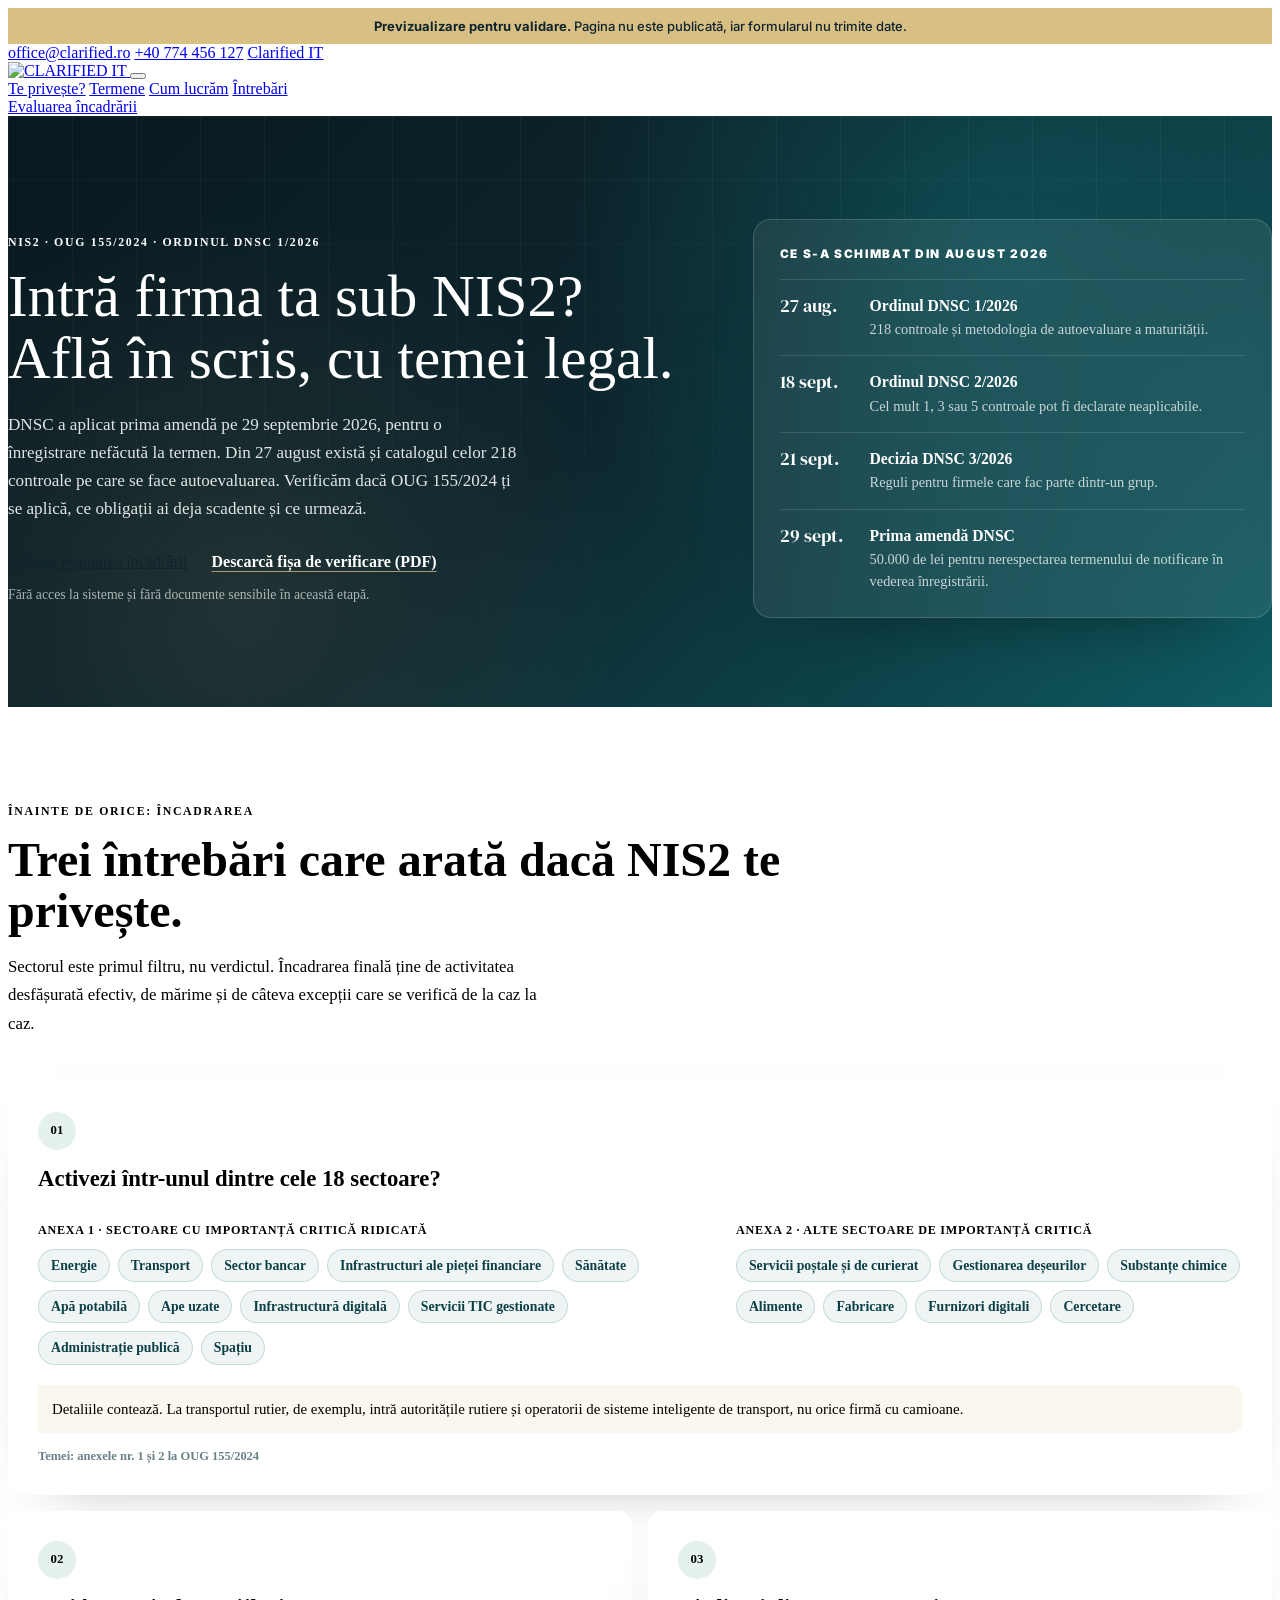
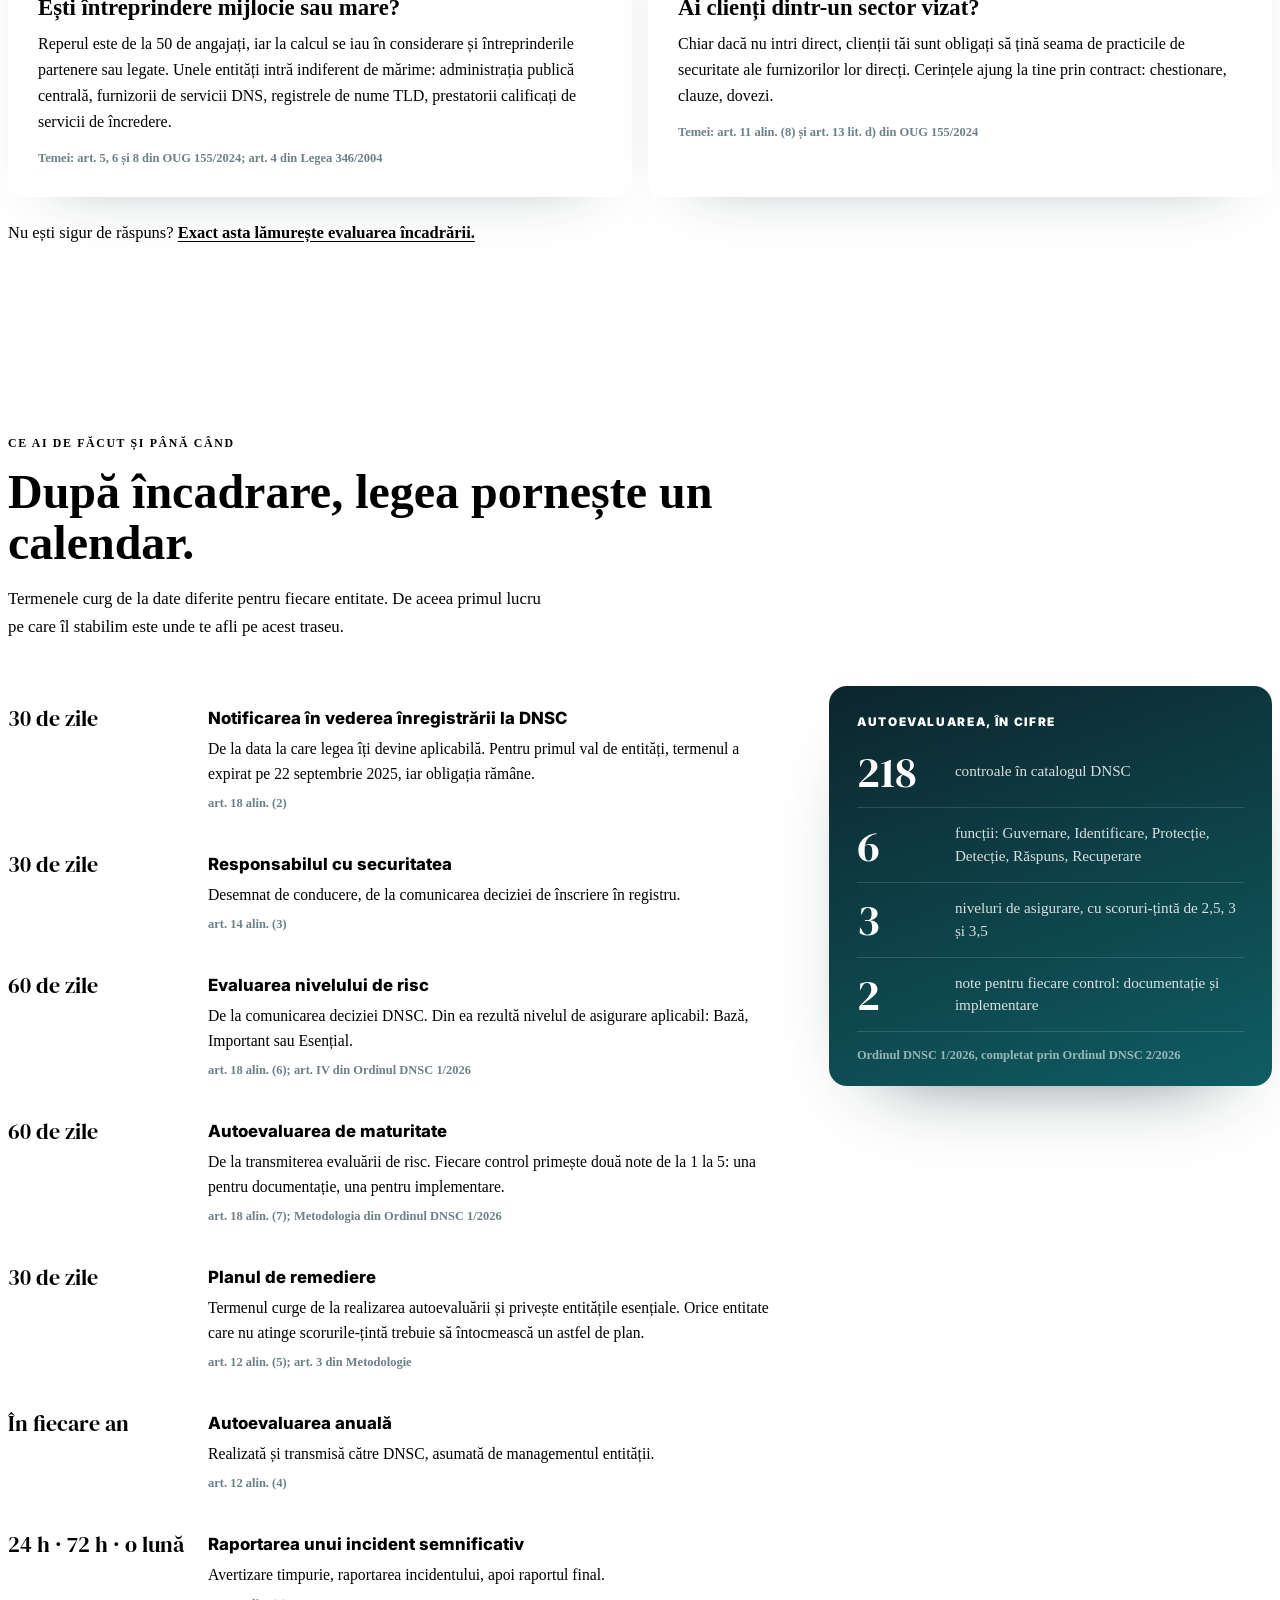
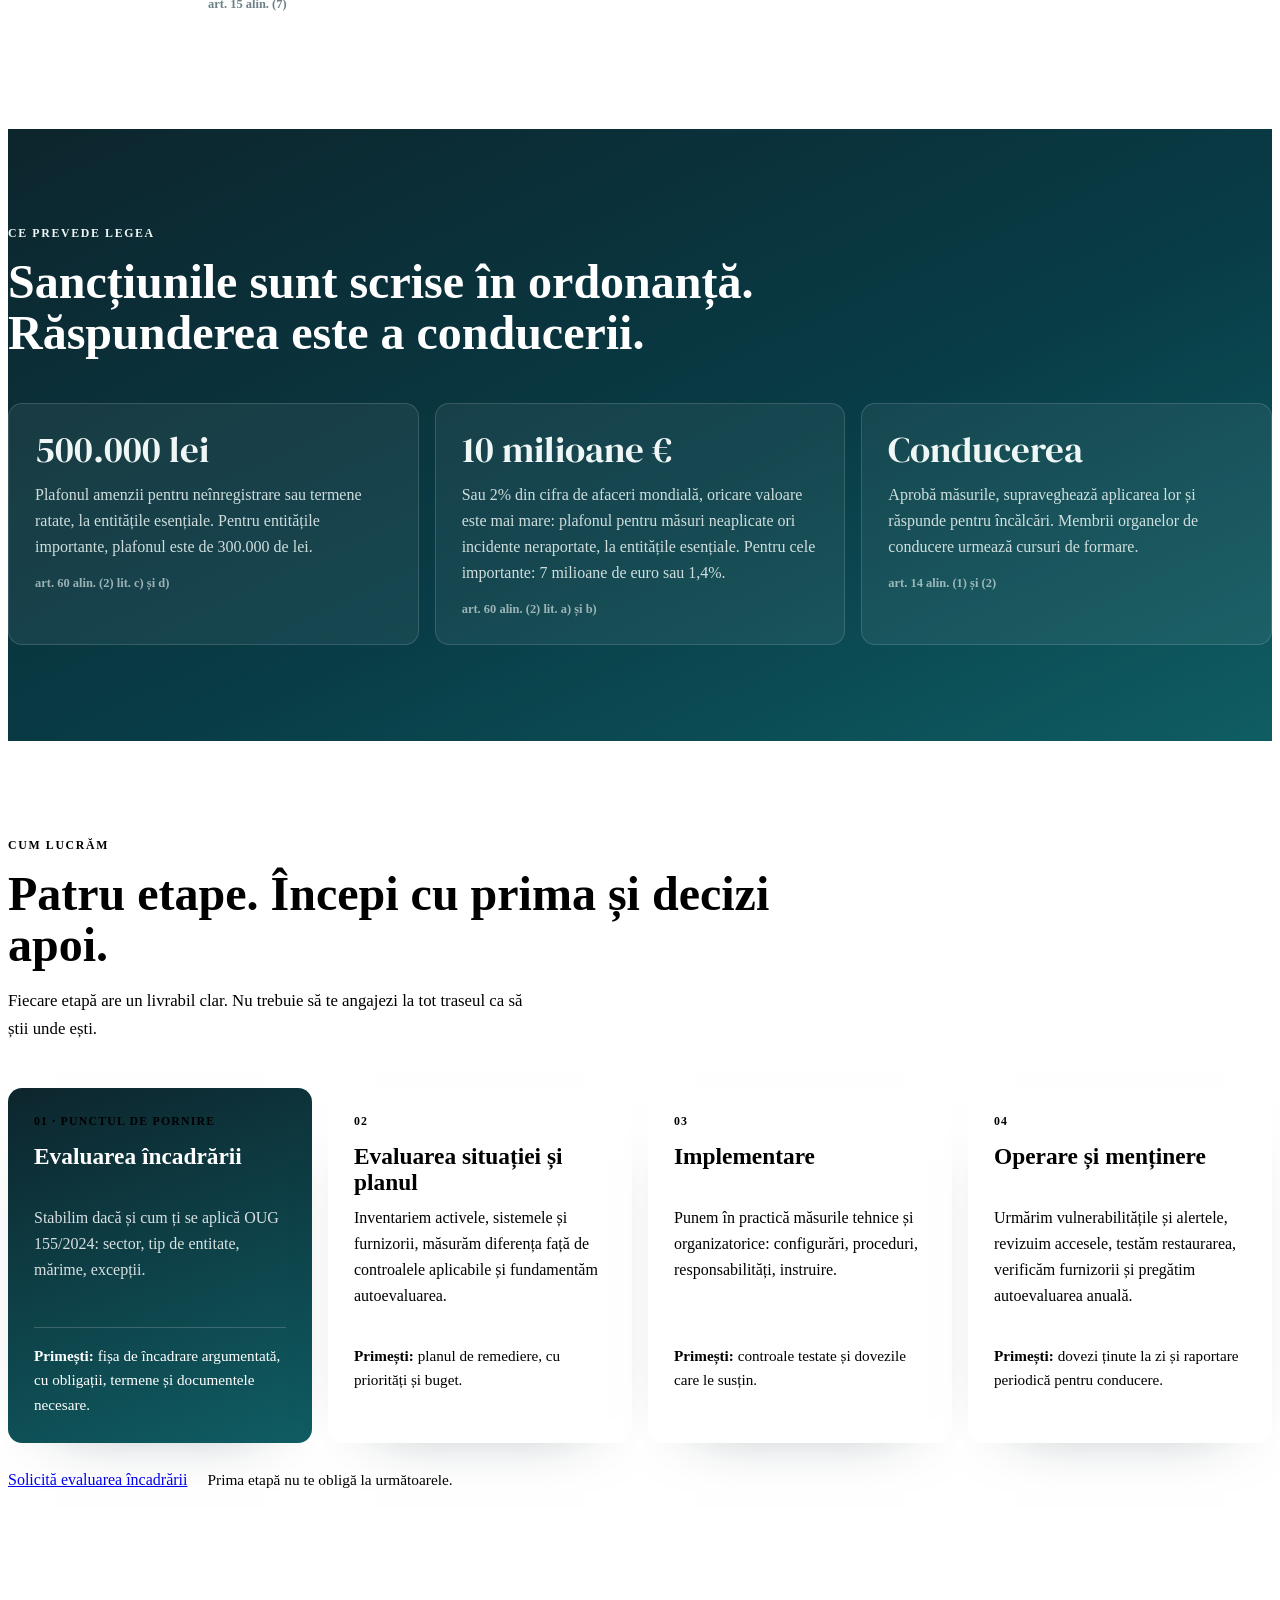
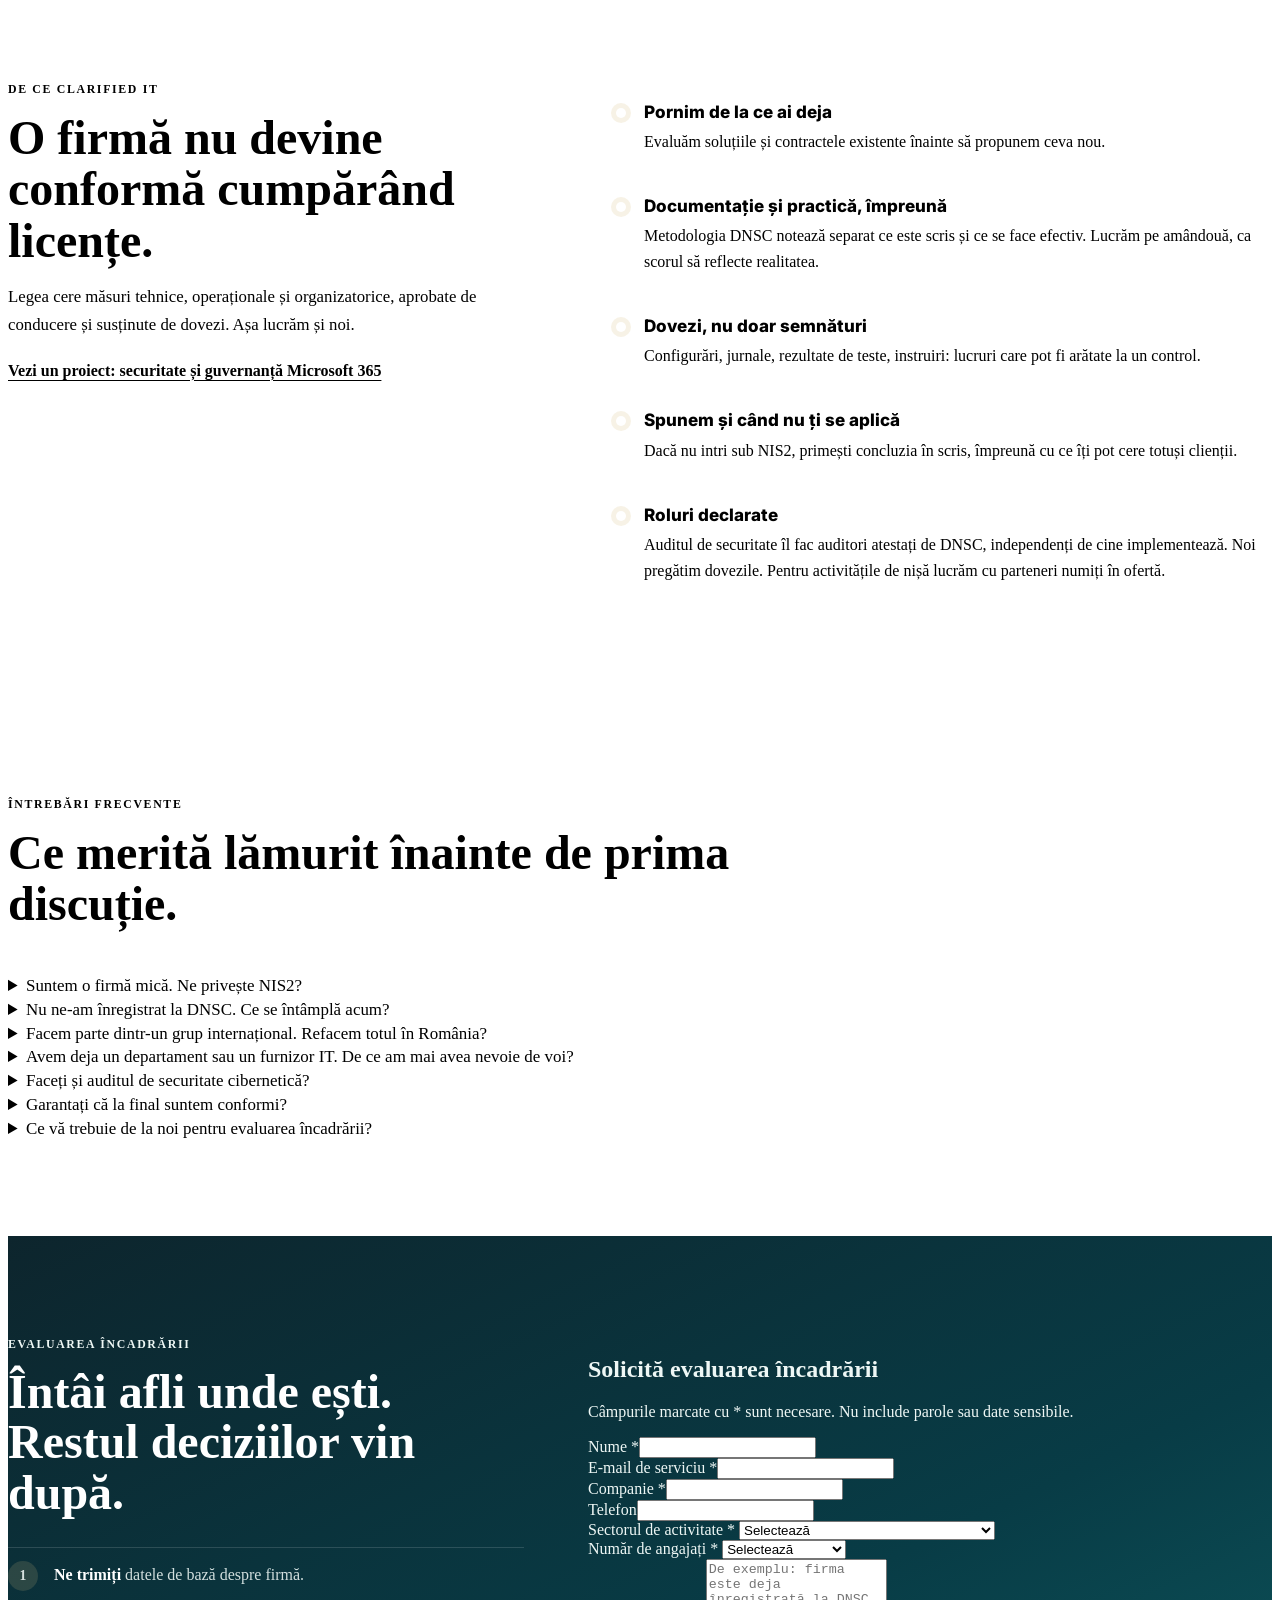
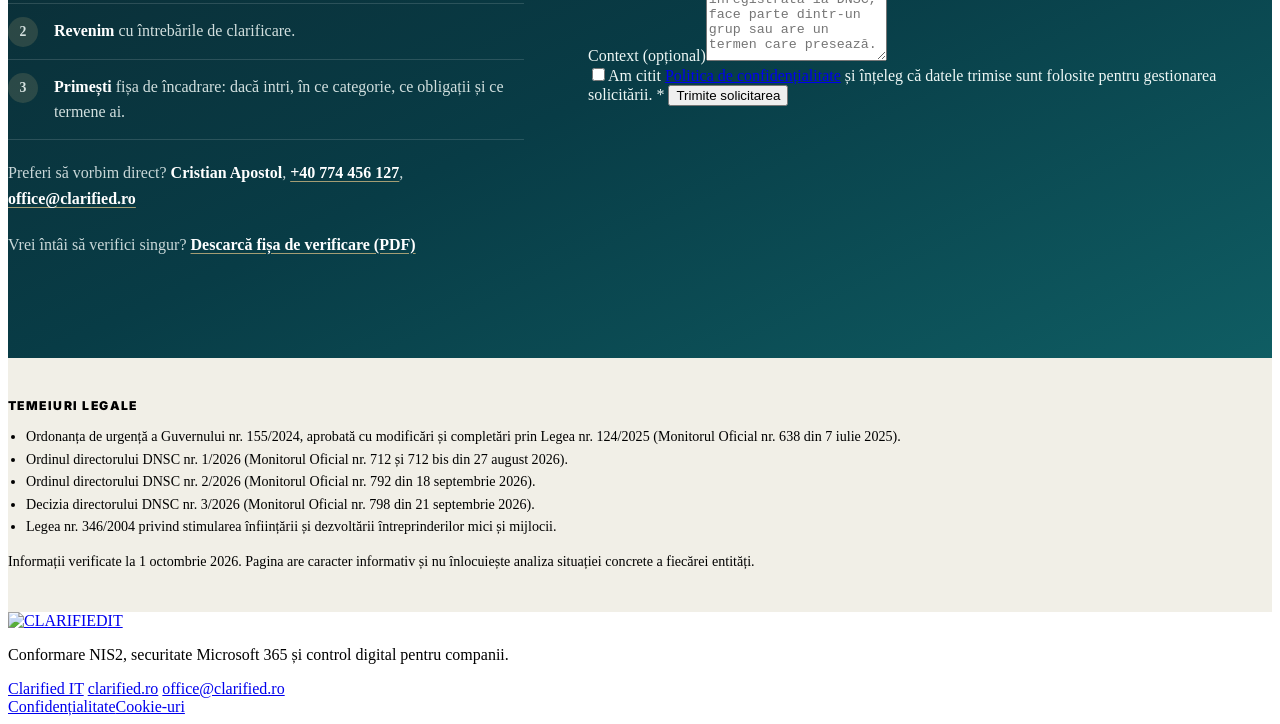
==== nis2/index.html @ 7602d208 "Previzualizare pagina NIS2 Clarified IT (noindex, formular dezactivat) Co-Authored-By: Claude Fable " ====
<!DOCTYPE html>
<html lang="ro">
<head>
<meta charset="utf-8"/>
<meta content="width=device-width, initial-scale=1" name="viewport"/>
<title>Previzualizare · Conformare NIS2 și evaluarea încadrării | Clarified IT</title>
<meta content="Verificăm dacă OUG 155/2024 (NIS2) se aplică firmei tale, ce obligații ai deja scadente și ce urmează: înregistrare la DNSC, autoevaluare, măsuri și dovezi." name="description"/>
<meta content="noindex, nofollow" name="robots"/>
<link href="https://it.clarified.ro/favicon.ico" rel="icon" sizes="any"/>
<link color="#0f5d63" href="https://it.clarified.ro/favicon.svg" rel="mask-icon"/>
<meta content="website" property="og:type"/>
<meta content="CLARIFIED" property="og:site_name"/>
<meta content="ro_RO" property="og:locale"/>
<meta content="Intră firma ta sub NIS2? Află în scris, cu temei legal." property="og:title"/>
<meta content="DNSC a început să sancționeze, iar autoevaluarea se face acum pe 218 controale. Verificăm dacă OUG 155/2024 ți se aplică și ce ai de făcut." property="og:description"/>
<meta content="https://cristiangirbovu.github.io/clarified-nis2-preview/nis2/" property="og:url"/>
<meta content="https://cristiangirbovu.github.io/clarified-nis2-preview/nis2/og-nis2.png" property="og:image"/>
<meta content="1200" property="og:image:width"/>
<meta content="627" property="og:image:height"/>
<meta content="summary_large_image" name="twitter:card"/>
<meta content="#0f5d63" name="theme-color"/>
<meta content="CLARIFIED SRL" name="author"/>
<link href="https://fonts.googleapis.com" rel="preconnect"/>
<link crossorigin="" href="https://fonts.gstatic.com" rel="preconnect"/>
<link href="https://fonts.googleapis.com/css2?family=DM+Serif+Display:ital@0;1&amp;family=Inter:wght@400;500;600;700;800;900&amp;display=swap" rel="stylesheet"/>
<link href="https://it.clarified.ro/styles.css?v=20260710-day12" rel="stylesheet"/>
<link href="https://it.clarified.ro/brand-refactor.css?v=20260805-build" rel="stylesheet"/>
<link href="https://it.clarified.ro/pages.css?v=20260710-day1011" rel="stylesheet"/>
<link data-clarified-privacy-assets="styles" href="https://it.clarified.ro/privacy-consent.css?v=20260821" rel="stylesheet"/>
<link href="nis2.css?v=20261001" rel="stylesheet"/>
<style>
.preview-bar{padding:9px 16px;background:#d8bf84;color:#10242e;font:700 13px/1.4 Inter,"Segoe UI",Arial,sans-serif;text-align:center}
.preview-bar span{font-weight:500}
.clarified-legal-links [data-clarified-open-preferences]{display:none}
.clarified-form-status.preview-info{display:block;border:1px solid #d8bf84;background:#faf7ee;color:#263e48}
</style>
</head>
<body class="nis2-page" data-funnel-page="it-nis2">
<div class="preview-bar" role="note">Previzualizare pentru validare. <span>Pagina nu este publicată, iar formularul nu trimite date.</span></div>

<header class="site-top" id="top">
<div class="topbar">
<a href="mailto:office@clarified.ro">office@clarified.ro</a>
<a href="tel:+40774456127">+40 774 456 127</a>
<a href="https://it.clarified.ro/">Clarified IT</a>
</div>
<nav aria-label="Navigație pagină" class="main-nav">
<a aria-label="Clarified IT" class="brand" href="https://it.clarified.ro/">
<img alt="CLARIFIED" decoding="async" height="1820" src="https://it.clarified.ro/assets/images/clarified-logo-premium.svg" width="5450"/>
<span class="vertical-badge">IT</span>
</a>
<button aria-controls="nav-links" aria-expanded="false" aria-label="Deschide meniul" class="menu-toggle" type="button"><span></span></button>
<div class="nav-links" id="nav-links">
<a href="#incadrare">Te privește?</a>
<a href="#termene">Termene</a>
<a href="#etape">Cum lucrăm</a>
<a href="#intrebari">Întrebări</a>
</div>
<div class="nav-actions">
<a class="nav-cta" data-cta-id="nis2-nav-evaluare" data-funnel-stage="conversion" data-page-type="it-nis2" href="#solicitare">Evaluarea încadrării</a>
</div>
</nav>
</header>

<main>

<!-- 1. Hero -->
<section class="nis2-hero">
<div class="wrap nis2-box">
<div class="nis2-hero-grid">
<div class="nis2-hero-copy">
<p class="nis2-eyebrow on-dark">NIS2 · OUG 155/2024 · Ordinul DNSC 1/2026</p>
<h1><span class="nis2-h1-line">Intră firma ta sub <em>NIS2</em>?</span> <span class="nis2-h1-line">Află în scris, cu temei legal.</span></h1>
<p class="nis2-lead">DNSC a aplicat prima amendă pe 29 septembrie 2026, pentru o înregistrare nefăcută la termen. Din 27 august există și catalogul celor 218 controale pe care se face autoevaluarea. Verificăm dacă OUG 155/2024 ți se aplică, ce obligații ai deja scadente și ce urmează.</p>
<div class="nis2-hero-actions">
<a class="btn nis2-btn-gold" data-cta-id="nis2-hero-evaluare" data-funnel-stage="conversion" data-page-type="it-nis2" href="#solicitare">Solicită evaluarea încadrării</a>
<a class="nis2-link-light" data-cta-id="nis2-hero-fisa" data-funnel-stage="consideration" data-page-type="it-nis2" download href="fisa-verificare-nis2.pdf">Descarcă fișa de verificare (PDF)</a>
</div>
<p class="nis2-hero-note">Fără acces la sisteme și fără documente sensibile în această etapă.</p>
</div>
<aside aria-label="Ce s-a schimbat din august 2026" class="nis2-news">
<h2>Ce s-a schimbat din august 2026</h2>
<ol>
<li><time datetime="2026-08-27">27 aug.</time><div><strong>Ordinul DNSC 1/2026</strong><p>218 controale și metodologia de autoevaluare a maturității.</p></div></li>
<li><time datetime="2026-09-18">18 sept.</time><div><strong>Ordinul DNSC 2/2026</strong><p>Cel mult 1, 3 sau 5 controale pot fi declarate neaplicabile.</p></div></li>
<li><time datetime="2026-09-21">21 sept.</time><div><strong>Decizia DNSC 3/2026</strong><p>Reguli pentru firmele care fac parte dintr-un grup.</p></div></li>
<li class="is-key"><time datetime="2026-09-29">29 sept.</time><div><strong>Prima amendă DNSC</strong><p>50.000 de lei pentru nerespectarea termenului de notificare în vederea înregistrării.</p></div></li>
</ol>
</aside>
</div>
</div>
</section>

<!-- 2. Încadrare -->
<section class="nis2-section" id="incadrare">
<div class="wrap nis2-box">
<div class="nis2-head">
<p class="nis2-eyebrow">Înainte de orice: încadrarea</p>
<h2>Trei întrebări care arată dacă NIS2 te privește.</h2>
<p>Sectorul este primul filtru, nu verdictul. Încadrarea finală ține de activitatea desfășurată efectiv, de mărime și de câteva excepții care se verifică de la caz la caz.</p>
</div>
<div class="nis2-scope">
<article class="nis2-card nis2-scope-main">
<span class="nis2-num">01</span>
<h3>Activezi într-unul dintre cele 18 sectoare?</h3>
<div class="nis2-annexes">
<div>
<p class="nis2-group-label">Anexa 1 · sectoare cu importanță critică ridicată</p>
<ul class="nis2-chips">
<li>Energie</li><li>Transport</li><li>Sector bancar</li><li>Infrastructuri ale pieței financiare</li><li>Sănătate</li><li>Apă potabilă</li><li>Ape uzate</li><li>Infrastructură digitală</li><li>Servicii TIC gestionate</li><li>Administrație publică</li><li>Spațiu</li>
</ul>
</div>
<div>
<p class="nis2-group-label">Anexa 2 · alte sectoare de importanță critică</p>
<ul class="nis2-chips">
<li>Servicii poștale și de curierat</li><li>Gestionarea deșeurilor</li><li>Substanțe chimice</li><li>Alimente</li><li>Fabricare</li><li>Furnizori digitali</li><li>Cercetare</li>
</ul>
</div>
</div>
<p class="nis2-fine">Detaliile contează. La transportul rutier, de exemplu, intră autoritățile rutiere și operatorii de sisteme inteligente de transport, nu orice firmă cu camioane.</p>
<p class="nis2-cite">Temei: anexele nr. 1 și 2 la OUG 155/2024</p>
</article>
<article class="nis2-card">
<span class="nis2-num">02</span>
<h3>Ești întreprindere mijlocie sau mare?</h3>
<p>Reperul este de la 50 de angajați, iar la calcul se iau în considerare și întreprinderile partenere sau legate. Unele entități intră indiferent de mărime: administrația publică centrală, furnizorii de servicii DNS, registrele de nume TLD, prestatorii calificați de servicii de încredere.</p>
<p class="nis2-cite">Temei: art. 5, 6 și 8 din OUG 155/2024; art. 4 din Legea 346/2004</p>
</article>
<article class="nis2-card">
<span class="nis2-num">03</span>
<h3>Ai clienți dintr-un sector vizat?</h3>
<p>Chiar dacă nu intri direct, clienții tăi sunt obligați să țină seama de practicile de securitate ale furnizorilor lor direcți. Cerințele ajung la tine prin contract: chestionare, clauze, dovezi.</p>
<p class="nis2-cite">Temei: art. 11 alin. (8) și art. 13 lit. d) din OUG 155/2024</p>
</article>
</div>
<p class="nis2-after">Nu ești sigur de răspuns? <a data-cta-id="nis2-incadrare-evaluare" data-funnel-stage="conversion" data-page-type="it-nis2" href="#solicitare">Exact asta lămurește evaluarea încadrării.</a></p>
</div>
</section>

<!-- 3. Termene -->
<section class="nis2-section nis2-white" id="termene">
<div class="wrap nis2-box">
<div class="nis2-head">
<p class="nis2-eyebrow">Ce ai de făcut și până când</p>
<h2>După încadrare, legea pornește un calendar.</h2>
<p>Termenele curg de la date diferite pentru fiecare entitate. De aceea primul lucru pe care îl stabilim este unde te afli pe acest traseu.</p>
</div>
<div class="nis2-timeline-grid">
<ol class="nis2-timeline">
<li><span class="nis2-when">30 de zile</span><div><h3>Notificarea în vederea înregistrării la DNSC</h3><p>De la data la care legea îți devine aplicabilă. Pentru primul val de entități, termenul a expirat pe 22 septembrie 2025, iar obligația rămâne.</p><p class="nis2-cite">art. 18 alin. (2)</p></div></li>
<li><span class="nis2-when">30 de zile</span><div><h3>Responsabilul cu securitatea</h3><p>Desemnat de conducere, de la comunicarea deciziei de înscriere în registru.</p><p class="nis2-cite">art. 14 alin. (3)</p></div></li>
<li><span class="nis2-when">60 de zile</span><div><h3>Evaluarea nivelului de risc</h3><p>De la comunicarea deciziei DNSC. Din ea rezultă nivelul de asigurare aplicabil: Bază, Important sau Esențial.</p><p class="nis2-cite">art. 18 alin. (6); art. IV din Ordinul DNSC 1/2026</p></div></li>
<li><span class="nis2-when">60 de zile</span><div><h3>Autoevaluarea de maturitate</h3><p>De la transmiterea evaluării de risc. Fiecare control primește două note de la 1 la 5: una pentru documentație, una pentru implementare.</p><p class="nis2-cite">art. 18 alin. (7); Metodologia din Ordinul DNSC 1/2026</p></div></li>
<li><span class="nis2-when">30 de zile</span><div><h3>Planul de remediere</h3><p>Termenul curge de la realizarea autoevaluării și privește entitățile esențiale. Orice entitate care nu atinge scorurile-țintă trebuie să întocmească un astfel de plan.</p><p class="nis2-cite">art. 12 alin. (5); art. 3 din Metodologie</p></div></li>
<li><span class="nis2-when">În fiecare an</span><div><h3>Autoevaluarea anuală</h3><p>Realizată și transmisă către DNSC, asumată de managementul entității.</p><p class="nis2-cite">art. 12 alin. (4)</p></div></li>
<li><span class="nis2-when">24 h · 72 h · o lună</span><div><h3>Raportarea unui incident semnificativ</h3><p>Avertizare timpurie, raportarea incidentului, apoi raportul final.</p><p class="nis2-cite">art. 15 alin. (7)</p></div></li>
</ol>
<aside class="nis2-figures">
<h3>Autoevaluarea, în cifre</h3>
<dl>
<div><dt>218</dt><dd>controale în catalogul DNSC</dd></div>
<div><dt>6</dt><dd>funcții: Guvernare, Identificare, Protecție, Detecție, Răspuns, Recuperare</dd></div>
<div><dt>3</dt><dd>niveluri de asigurare, cu scoruri-țintă de 2,5, 3 și 3,5</dd></div>
<div><dt>2</dt><dd>note pentru fiecare control: documentație și implementare</dd></div>
</dl>
<p class="nis2-cite on-dark">Ordinul DNSC 1/2026, completat prin Ordinul DNSC 2/2026</p>
</aside>
</div>
</div>
</section>

<!-- 4. Ce prevede legea -->
<section class="nis2-section nis2-dark" id="sanctiuni">
<div class="wrap nis2-box">
<div class="nis2-head">
<p class="nis2-eyebrow on-dark">Ce prevede legea</p>
<h2>Sancțiunile sunt scrise în ordonanță. Răspunderea este a conducerii.</h2>
</div>
<div class="nis2-stakes">
<article>
<strong>500.000 lei</strong>
<p>Plafonul amenzii pentru neînregistrare sau termene ratate, la entitățile esențiale. Pentru entitățile importante, plafonul este de 300.000 de lei.</p>
<p class="nis2-cite on-dark">art. 60 alin. (2) lit. c) și d)</p>
</article>
<article>
<strong>10 milioane €</strong>
<p>Sau 2% din cifra de afaceri mondială, oricare valoare este mai mare: plafonul pentru măsuri neaplicate ori incidente neraportate, la entitățile esențiale. Pentru cele importante: 7 milioane de euro sau 1,4%.</p>
<p class="nis2-cite on-dark">art. 60 alin. (2) lit. a) și b)</p>
</article>
<article>
<strong>Conducerea</strong>
<p>Aprobă măsurile, supraveghează aplicarea lor și răspunde pentru încălcări. Membrii organelor de conducere urmează cursuri de formare.</p>
<p class="nis2-cite on-dark">art. 14 alin. (1) și (2)</p>
</article>
</div>
</div>
</section>

<!-- 5. Etape -->
<section class="nis2-section" id="etape">
<div class="wrap nis2-box">
<div class="nis2-head">
<p class="nis2-eyebrow">Cum lucrăm</p>
<h2>Patru etape. Începi cu prima și decizi apoi.</h2>
<p>Fiecare etapă are un livrabil clar. Nu trebuie să te angajezi la tot traseul ca să știi unde ești.</p>
</div>
<div class="nis2-steps">
<article class="nis2-step is-first">
<span class="nis2-step-tag">01 · Punctul de pornire</span>
<h3>Evaluarea încadrării</h3>
<p>Stabilim dacă și cum ți se aplică OUG 155/2024: sector, tip de entitate, mărime, excepții.</p>
<p class="nis2-deliver"><b>Primești:</b> fișa de încadrare argumentată, cu obligații, termene și documentele necesare.</p>
</article>
<article class="nis2-step">
<span class="nis2-step-tag">02</span>
<h3>Evaluarea situației și planul</h3>
<p>Inventariem activele, sistemele și furnizorii, măsurăm diferența față de controalele aplicabile și fundamentăm autoevaluarea.</p>
<p class="nis2-deliver"><b>Primești:</b> planul de remediere, cu priorități și buget.</p>
</article>
<article class="nis2-step">
<span class="nis2-step-tag">03</span>
<h3>Implementare</h3>
<p>Punem în practică măsurile tehnice și organizatorice: configurări, proceduri, responsabilități, instruire.</p>
<p class="nis2-deliver"><b>Primești:</b> controale testate și dovezile care le susțin.</p>
</article>
<article class="nis2-step">
<span class="nis2-step-tag">04</span>
<h3>Operare și menținere</h3>
<p>Urmărim vulnerabilitățile și alertele, revizuim accesele, testăm restaurarea, verificăm furnizorii și pregătim autoevaluarea anuală.</p>
<p class="nis2-deliver"><b>Primești:</b> dovezi ținute la zi și raportare periodică pentru conducere.</p>
</article>
</div>
<div class="nis2-steps-cta">
<a class="btn primary" data-cta-id="nis2-etape-evaluare" data-funnel-stage="conversion" data-page-type="it-nis2" href="#solicitare">Solicită evaluarea încadrării</a>
<span>Prima etapă nu te obligă la următoarele.</span>
</div>
</div>
</section>

<!-- 6. De ce -->
<section class="nis2-section nis2-white" id="de-ce">
<div class="wrap nis2-box">
<div class="nis2-why">
<div class="nis2-head">
<p class="nis2-eyebrow">De ce Clarified IT</p>
<h2>O firmă nu devine conformă cumpărând licențe.</h2>
<p>Legea cere măsuri tehnice, operaționale și organizatorice, aprobate de conducere și susținute de dovezi. Așa lucrăm și noi.</p>
<a class="nis2-link" data-cta-id="nis2-studiu-de-caz" data-funnel-stage="proof" data-page-type="it-nis2" href="https://it.clarified.ro/studii-de-caz/m365-security-governance.html">Vezi un proiect: securitate și guvernanță Microsoft 365</a>
</div>
<ul class="nis2-points">
<li><h3>Pornim de la ce ai deja</h3><p>Evaluăm soluțiile și contractele existente înainte să propunem ceva nou.</p></li>
<li><h3>Documentație și practică, împreună</h3><p>Metodologia DNSC notează separat ce este scris și ce se face efectiv. Lucrăm pe amândouă, ca scorul să reflecte realitatea.</p></li>
<li><h3>Dovezi, nu doar semnături</h3><p>Configurări, jurnale, rezultate de teste, instruiri: lucruri care pot fi arătate la un control.</p></li>
<li><h3>Spunem și când nu ți se aplică</h3><p>Dacă nu intri sub NIS2, primești concluzia în scris, împreună cu ce îți pot cere totuși clienții.</p></li>
<li><h3>Roluri declarate</h3><p>Auditul de securitate îl fac auditori atestați de DNSC, independenți de cine implementează. Noi pregătim dovezile. Pentru activitățile de nișă lucrăm cu parteneri numiți în ofertă.</p></li>
</ul>
</div>
</div>
</section>

<!-- 7. Întrebări -->
<section class="nis2-section" id="intrebari">
<div class="wrap nis2-box">
<div class="nis2-head">
<p class="nis2-eyebrow">Întrebări frecvente</p>
<h2>Ce merită lămurit înainte de prima discuție.</h2>
</div>
<div class="it-faq nis2-faq">
<details><summary>Suntem o firmă mică. Ne privește NIS2?</summary><p>De regulă, legea vizează întreprinderile mijlocii și mari din cele 18 sectoare. Câteva categorii intră însă indiferent de mărime, iar mărimea se calculează împreună cu întreprinderile partenere sau legate. În plus, dacă ai clienți din sectoarele vizate, cerințele lor de securitate ajung la tine prin contract.</p></details>
<details><summary>Nu ne-am înregistrat la DNSC. Ce se întâmplă acum?</summary><p>Obligația de notificare rămâne și după expirarea termenului. DNSC poate cere entității să intre în procesul de identificare, din oficiu sau în urma unei sesizări, iar nerespectarea termenului de notificare este contravenție. Primul pas este să stabilim, cu argumente, dacă intri și în ce categorie.</p></details>
<details><summary>Facem parte dintr-un grup internațional. Refacem totul în România?</summary><p>Nu. Normele DNSC din septembrie 2026 permit folosirea politicilor și a controalelor grupului: preluate, implementate local sau partajate. Entitatea din România rămâne însă răspunzătoare să demonstreze că ele funcționează efectiv la ea.</p></details>
<details><summary>Avem deja un departament sau un furnizor IT. De ce am mai avea nevoie de voi?</summary><p>Lucrăm împreună cu ei. Partea tehnică este doar o parte din ce se evaluează: legea cere și măsuri organizatorice, aprobate și supravegheate de conducere, iar autoevaluarea notează separat documentația și implementarea.</p></details>
<details><summary>Faceți și auditul de securitate cibernetică?</summary><p>Nu, și nici nu ar fi corect. Auditul se face de auditori atestați de DNSC, care nu pot audita sisteme pentru care prestează servicii. Noi te pregătim pentru audit: controale implementate și dovezi puse în ordine.</p></details>
<details><summary>Garantați că la final suntem conformi?</summary><p>Nu promitem asta, pentru că nimeni nu poate promite cinstit. Conformitatea se demonstrează prin scoruri, dovezi și audit, iar răspunderea rămâne a entității. Ce primești de la noi este un traseu clar: unde ești, ce lipsește și în ce ordine se rezolvă.</p></details>
<details><summary>Ce vă trebuie de la noi pentru evaluarea încadrării?</summary><p>Date generale despre firmă: activitățile desfășurate efectiv și codurile CAEN, numărul de angajați, cifra de afaceri și activele, apartenența la un grup, principalele categorii de clienți. Nu cerem acces la sisteme și nici documente sensibile în această etapă.</p></details>
</div>
</div>
</section>

<!-- 8. Solicitare -->
<section class="nis2-request" id="solicitare">
<div class="wrap nis2-box">
<div class="nis2-request-grid">
<div class="nis2-request-copy">
<p class="nis2-eyebrow on-dark">Evaluarea încadrării</p>
<h2>Întâi afli unde ești. Restul deciziilor vin după.</h2>
<ol class="nis2-next">
<li><b>Ne trimiți</b> datele de bază despre firmă.</li>
<li><b>Revenim</b> cu întrebările de clarificare.</li>
<li><b>Primești</b> fișa de încadrare: dacă intri, în ce categorie, ce obligații și ce termene ai.</li>
</ol>
<p class="nis2-direct">Preferi să vorbim direct? <strong>Cristian Apostol</strong>, <a href="tel:+40774456127">+40 774 456 127</a>, <a href="mailto:office@clarified.ro?subject=Evaluarea%20incadrarii%20NIS2">office@clarified.ro</a></p>
<p class="nis2-direct">Vrei întâi să verifici singur? <a data-cta-id="nis2-form-fisa" data-funnel-stage="consideration" data-page-type="it-nis2" download href="fisa-verificare-nis2.pdf">Descarcă fișa de verificare (PDF)</a></p>
</div>
<div class="clarified-it-form-card nis2-form-card">
<h2>Solicită evaluarea încadrării</h2>
<p>Câmpurile marcate cu * sunt necesare. Nu include parole sau date sensibile.</p>
<form action="#" data-preview="1" id="nis2-form" method="POST">
<div class="clarified-it-form-grid">
<div class="clarified-it-form-field"><label for="nis2-name">Nume *</label><input autocomplete="name" id="nis2-name" name="name" required type="text"/></div>
<div class="clarified-it-form-field"><label for="nis2-email">E-mail de serviciu *</label><input autocomplete="email" id="nis2-email" name="email" required type="email"/></div>
<div class="clarified-it-form-field"><label for="nis2-company">Companie *</label><input autocomplete="organization" id="nis2-company" name="company" required type="text"/></div>
<div class="clarified-it-form-field"><label for="nis2-phone">Telefon</label><input autocomplete="tel" id="nis2-phone" inputmode="tel" name="phone" type="tel"/></div>
<div class="clarified-it-form-field full"><label for="nis2-sector">Sectorul de activitate *</label>
<select id="nis2-sector" name="sector" required>
<option value="">Selectează</option>
<optgroup label="Anexa 1">
<option>Energie</option><option>Transport</option><option>Sector bancar</option><option>Infrastructuri ale pieței financiare</option><option>Sănătate</option><option>Apă potabilă</option><option>Ape uzate</option><option>Infrastructură digitală</option><option>Servicii TIC gestionate</option><option>Administrație publică</option><option>Spațiu</option>
</optgroup>
<optgroup label="Anexa 2">
<option>Servicii poștale și de curierat</option><option>Gestionarea deșeurilor</option><option>Substanțe chimice</option><option>Alimente</option><option>Fabricare</option><option>Furnizori digitali</option><option>Cercetare</option>
</optgroup>
<optgroup label="Alte situații">
<option>Suntem furnizor al unei entități vizate</option><option>Alt sector sau nu știu</option>
</optgroup>
</select></div>
<div class="clarified-it-form-field full"><label for="nis2-size">Număr de angajați *</label>
<select id="nis2-size" name="employees" required>
<option value="">Selectează</option><option>Sub 50</option><option>Între 50 și 249</option><option>250 sau mai mult</option>
</select></div>
<div class="clarified-it-form-field full"><label for="nis2-message">Context (opțional)</label><textarea id="nis2-message" name="message" placeholder="De exemplu: firma este deja înregistrată la DNSC, face parte dintr-un grup sau are un termen care presează."></textarea></div>
</div>
<label class="clarified-form-consent"><input id="nis2-privacy" name="privacy_acknowledged" required type="checkbox" value="Da"/><span>Am citit <a href="https://clarified.ro/privacy.html" rel="noopener" target="_blank">Politica de confidențialitate</a> și înțeleg că datele trimise sunt folosite pentru gestionarea solicitării. *</span></label>
<div aria-hidden="true" class="nis2-hp"><label for="nis2-website">Lasă acest câmp gol</label><input autocomplete="off" id="nis2-website" name="_honey" tabindex="-1" type="text"/></div>
<input name="_subject" type="hidden" value="Solicitare Clarified IT: evaluarea încadrării NIS2"/>
<input name="_captcha" type="hidden" value="false"/>
<input name="_template" type="hidden" value="table"/>
<input name="lead_context" type="hidden" value="Evaluarea încadrării NIS2"/>
<input name="lead_source" type="hidden" value=""/>
<input name="landing_page" type="hidden" value=""/>
<input name="referrer" type="hidden" value=""/>
<input name="utm_source" type="hidden" value=""/>
<input name="utm_medium" type="hidden" value=""/>
<input name="utm_campaign" type="hidden" value=""/>
<input name="utm_content" type="hidden" value=""/>
<input name="utm_term" type="hidden" value=""/>
<input name="gclid" type="hidden" value=""/>
<input name="gbraid" type="hidden" value=""/>
<input name="wbraid" type="hidden" value=""/>
<input name="li_fat_id" type="hidden" value=""/>
<button class="clarified-it-submit" type="submit">Trimite solicitarea</button>
<div aria-live="polite" class="clarified-form-status" id="nis2-form-status" role="status"></div>
</form>
</div>
</div>
</div>
</section>

<!-- 9. Temeiuri -->
<section class="nis2-sources" id="temeiuri">
<div class="wrap nis2-box">
<h2>Temeiuri legale</h2>
<ul>
<li>Ordonanța de urgență a Guvernului nr. 155/2024, aprobată cu modificări și completări prin Legea nr. 124/2025 (Monitorul Oficial nr. 638 din 7 iulie 2025).</li>
<li>Ordinul directorului DNSC nr. 1/2026 (Monitorul Oficial nr. 712 și 712 bis din 27 august 2026).</li>
<li>Ordinul directorului DNSC nr. 2/2026 (Monitorul Oficial nr. 792 din 18 septembrie 2026).</li>
<li>Decizia directorului DNSC nr. 3/2026 (Monitorul Oficial nr. 798 din 21 septembrie 2026).</li>
<li>Legea nr. 346/2004 privind stimularea înființării și dezvoltării întreprinderilor mici și mijlocii.</li>
</ul>
<p>Informații verificate la 1 octombrie 2026. Pagina are caracter informativ și nu înlocuiește analiza situației concrete a fiecărei entități.</p>
</div>
</section>

</main>

<footer class="footer">
<div class="wrap footer-grid">
<a class="brand footer-brand" href="https://it.clarified.ro/"><img alt="CLARIFIED" decoding="async" height="1820" loading="lazy" src="https://it.clarified.ro/assets/images/clarified-logo-premium.svg" width="5450"/><span class="vertical-badge">IT</span></a>
<p>Conformare NIS2, securitate Microsoft 365 și control digital pentru companii.</p>
<div class="footer-links">
<a href="https://it.clarified.ro/">Clarified IT</a>
<a href="https://clarified.ro/">clarified.ro</a>
<a href="mailto:office@clarified.ro">office@clarified.ro</a>
</div>
</div>
<div class="clarified-legal-links" data-clarified-privacy-footer=""><a href="https://clarified.ro/privacy.html">Confidențialitate</a><a href="https://clarified.ro/cookies.html">Cookie-uri</a><button data-clarified-open-preferences type="button">Preferințe cookie</button></div>
</footer>

<div class="nis2-sticky" id="nis2-sticky"><a data-cta-id="nis2-sticky-evaluare" data-funnel-stage="conversion" data-page-type="it-nis2" href="#solicitare">Solicită evaluarea încadrării</a></div>

<script>
/* Previzualizare: formularul se validează ca în producție, dar nu trimite nimic. */
document.addEventListener('submit', function (event) {
  event.preventDefault();
  event.stopImmediatePropagation();
  var status = document.getElementById('nis2-form-status');
  if (status) {
    status.className = 'clarified-form-status preview-info';
    status.textContent = 'Previzualizare: formularul nu trimite date. Pe pagina publicată, solicitarea ajunge la office@clarified.ro.';
  }
}, true);
</script>
<script defer src="nis2.js?v=20261001"></script>

</body>
</html>
---- nis2/nis2.css ----
/*
 * Clarified IT · pagina NIS2
 * Se sprijină pe tokenii și componentele din styles.css, brand-refactor.css,
 * pages.css și privacy-consent.css. Clasele proprii au prefixul nis2-, ca să
 * nu intre în conflict cu regulile de ordine și de mobil ale paginii principale.
 * Layout-ul propriu folosește container queries pe .nis2-box.
 */

.nis2-page {
  overflow-wrap: break-word;
}

.nis2-page section[id] {
  scroll-margin-top: 118px;
}

.nis2-box {
  container-type: inline-size;
  container-name: nis2;
}

.nis2-page a:focus-visible,
.nis2-page button:focus-visible,
.nis2-page summary:focus-visible {
  outline: 3px solid rgba(216, 191, 132, .85);
  outline-offset: 3px;
}

/* Etichete și trimiteri la temei */
.nis2-eyebrow {
  margin: 0 0 14px;
  color: var(--accent);
  font-size: .74rem;
  font-weight: 900;
  letter-spacing: .14em;
  line-height: 1.4;
  text-transform: uppercase;
}

.nis2-eyebrow.on-dark {
  color: var(--gold);
}

.nis2-page p.nis2-cite {
  margin: 14px 0 0;
  color: #6c8088;
  font-size: .78rem;
  font-weight: 600;
  line-height: 1.45;
}

.nis2-page p.nis2-cite.on-dark {
  color: rgba(238, 247, 245, .62);
}

/* Butoane și linkuri proprii */
.btn.nis2-btn-gold {
  border: 1px solid var(--gold);
  background: var(--gold);
  color: #10242e;
}

.btn.nis2-btn-gold:hover {
  background: #e6d3a4;
}

.nis2-link-light {
  color: #fff;
  font-weight: 700;
  text-decoration: underline;
  text-decoration-color: rgba(216, 191, 132, .75);
  text-underline-offset: 4px;
}

.nis2-link-light:hover {
  color: var(--gold);
}

.nis2-link {
  display: inline-block;
  margin-top: 22px;
  color: var(--accent);
  font-weight: 800;
  text-underline-offset: 4px;
}

/* 1. Hero */
.nis2-hero {
  position: relative;
  isolation: isolate;
  overflow: hidden;
  padding: clamp(54px, 8vw, 104px) 0 clamp(50px, 7vw, 92px);
  background:
    radial-gradient(circle at 78% 22%, rgba(15, 93, 99, .62), transparent 40%),
    radial-gradient(circle at 18% 82%, rgba(216, 191, 132, .10), transparent 34%),
    linear-gradient(135deg, #08191f 0%, #0d252d 48%, #0f5d63 100%);
  color: #fff;
}

.nis2-hero::before {
  content: "";
  position: absolute;
  inset: 0;
  z-index: -1;
  background:
    linear-gradient(90deg, rgba(255, 255, 255, .05) 1px, transparent 1px),
    linear-gradient(rgba(255, 255, 255, .04) 1px, transparent 1px);
  background-size: 64px 64px;
  -webkit-mask-image: linear-gradient(180deg, rgba(0, 0, 0, .9), transparent 94%);
  mask-image: linear-gradient(180deg, rgba(0, 0, 0, .9), transparent 94%);
}

.nis2-hero-grid {
  display: grid;
  gap: 36px;
  align-items: center;
}

.nis2-hero-copy,
.nis2-news {
  min-width: 0;
}

.nis2-hero h1 {
  max-width: none;
  margin: 0;
  color: #fff;
  font-size: clamp(2.1rem, 6.2cqi, 3.7rem) !important;
  font-weight: 400;
  letter-spacing: 0;
  line-height: 1.05;
}

.nis2-hero h1 span {
  color: inherit;
}

.nis2-hero h1 .nis2-h1-line {
  display: block;
  text-wrap: balance;
}

.nis2-hero h1 em {
  color: var(--gold);
  font-style: normal;
}

.nis2-lead {
  max-width: 60ch;
  margin: 22px 0 0;
  color: rgba(255, 255, 255, .88);
  font-size: 1.07rem;
  line-height: 1.64;
}

.nis2-hero-actions {
  display: flex;
  flex-wrap: wrap;
  gap: 14px 24px;
  align-items: center;
  margin-top: 30px;
}

.nis2-hero-note {
  margin: 16px 0 0;
  color: rgba(255, 255, 255, .64);
  font-size: .86rem;
}

.nis2-news {
  padding: 26px 26px 10px;
  border: 1px solid rgba(255, 255, 255, .16);
  border-radius: 18px;
  background: rgba(255, 255, 255, .07);
  box-shadow: 0 34px 80px -56px rgba(0, 0, 0, .7);
  -webkit-backdrop-filter: blur(10px);
  backdrop-filter: blur(10px);
}

.nis2-news h2 {
  margin: 0;
  color: var(--gold);
  font-family: Inter, Aptos, "Segoe UI", Arial, sans-serif;
  font-size: .74rem;
  font-weight: 900;
  letter-spacing: .14em;
  line-height: 1.4;
  text-transform: uppercase;
}

.nis2-news ol {
  margin: 16px 0 0;
  padding: 0;
  list-style: none;
}

.nis2-news li {
  display: grid;
  grid-template-columns: 76px minmax(0, 1fr);
  gap: 14px;
  padding: 15px 0;
  border-top: 1px solid rgba(255, 255, 255, .13);
}

.nis2-news time {
  color: #fff;
  font-family: "DM Serif Display", Georgia, serif;
  font-size: 1.14rem;
  line-height: 1.25;
  white-space: nowrap;
}

.nis2-news strong {
  display: block;
  color: #fff;
  font-size: .98rem;
  line-height: 1.35;
}

.nis2-news p {
  margin: 3px 0 0;
  color: rgba(255, 255, 255, .76);
  font-size: .9rem;
  line-height: 1.5;
}

.nis2-news .is-key time,
.nis2-news .is-key strong {
  color: var(--gold);
}

@container nis2 (min-width: 940px) {
  .nis2-hero-grid {
    grid-template-columns: minmax(0, 1.14fr) minmax(0, .86fr);
    gap: 56px;
  }
}

@container nis2 (max-width: 520px) {
  .nis2-hero-actions {
    flex-direction: column;
    align-items: stretch;
  }

  .nis2-hero-actions .btn {
    width: 100%;
  }

  .nis2-link-light {
    text-align: center;
  }

  .nis2-news {
    padding: 20px 18px 6px;
  }

  .nis2-news li {
    grid-template-columns: 64px minmax(0, 1fr);
    gap: 10px;
  }
}

/* Secțiuni */
.nis2-section {
  padding: clamp(58px, 8vw, 96px) 0;
  background: var(--bg);
}

.nis2-section.nis2-white {
  border-block: 1px solid var(--line);
  background: #fff;
}

.nis2-section.nis2-dark {
  background: linear-gradient(155deg, #0d252d 0%, #083c46 56%, #0f5d63 100%);
  color: #eef7f5;
}

.nis2-head {
  max-width: 780px;
  margin-bottom: clamp(26px, 4vw, 44px);
}

.nis2-head h2 {
  margin: 0;
  color: var(--ink);
  font-size: clamp(1.8rem, 4.4cqi, 3rem);
  line-height: 1.08;
}

.nis2-head p:not(.nis2-eyebrow) {
  max-width: 64ch;
  margin: 16px 0 0;
  color: var(--muted);
  font-size: 1.05rem;
  line-height: 1.68;
}

.nis2-dark .nis2-head h2 {
  color: #fff;
}

/* 2. Încadrare */
.nis2-scope {
  display: grid;
  gap: 16px;
}

.nis2-card {
  min-width: 0;
  padding: clamp(22px, 3cqi, 30px);
  border: 1px solid var(--line);
  border-radius: 14px;
  background: #fff;
  box-shadow: 0 24px 60px -48px rgba(16, 36, 46, .5);
}

.nis2-num {
  display: inline-flex;
  align-items: center;
  justify-content: center;
  width: 38px;
  height: 38px;
  border-radius: 999px;
  background: #e5f1ef;
  color: var(--accent);
  font-size: .8rem;
  font-weight: 900;
}

.nis2-card h3 {
  margin: 16px 0 10px;
  color: var(--ink);
  font-size: 1.42rem;
  line-height: 1.15;
}

.nis2-card p {
  margin: 0;
  color: var(--muted);
  line-height: 1.62;
}

.nis2-card p.nis2-group-label {
  margin: 20px 0 10px;
  color: var(--ink-soft);
  font-size: .76rem;
  font-weight: 800;
  letter-spacing: .06em;
  line-height: 1.4;
  text-transform: uppercase;
}

.nis2-chips {
  display: flex;
  flex-wrap: wrap;
  gap: 8px;
  margin: 0;
  padding: 0;
  list-style: none;
}

.nis2-chips li {
  padding: 7px 12px;
  border: 1px solid rgba(15, 93, 99, .18);
  border-radius: 999px;
  background: #eef5f4;
  color: #0d3f46;
  font-size: .86rem;
  font-weight: 700;
  line-height: 1.25;
}

.nis2-card p.nis2-fine {
  margin-top: 20px;
  padding: 12px 14px;
  border-left: 3px solid var(--gold);
  border-radius: 0 10px 10px 0;
  background: #faf7ee;
  color: var(--ink-soft);
  font-size: .93rem;
}

.nis2-after {
  margin: 26px 0 0;
  color: var(--ink-soft);
  font-size: 1.03rem;
}

.nis2-after a {
  color: var(--accent);
  font-weight: 800;
  text-underline-offset: 3px;
}

.nis2-annexes > div {
  min-width: 0;
}

@container nis2 (min-width: 820px) {
  .nis2-scope {
    grid-template-columns: repeat(2, minmax(0, 1fr));
  }

  .nis2-scope-main {
    grid-column: 1 / -1;
  }

  .nis2-annexes {
    display: grid;
    grid-template-columns: minmax(0, 1.3fr) minmax(0, 1fr);
    gap: 0 40px;
  }
}

/* 3. Termene */
.nis2-timeline-grid {
  display: grid;
  gap: 28px;
  align-items: start;
}

.nis2-timeline {
  margin: 0;
  padding: 0;
  border-top: 1px solid var(--line);
  list-style: none;
}

.nis2-timeline li {
  display: grid;
  grid-template-columns: minmax(0, 1fr);
  gap: 6px;
  padding: 20px 0;
  border-bottom: 1px solid var(--line);
}

.nis2-timeline li > div {
  min-width: 0;
}

.nis2-when {
  color: var(--accent);
  font-family: "DM Serif Display", Georgia, serif;
  font-size: 1.36rem;
  line-height: 1.15;
}

.nis2-timeline h3 {
  margin: 2px 0 6px;
  color: var(--ink);
  font-family: Inter, Aptos, "Segoe UI", Arial, sans-serif;
  font-size: 1.05rem;
  font-weight: 800;
  line-height: 1.3;
}

.nis2-timeline p {
  margin: 0;
  color: var(--muted);
  font-size: .98rem;
  line-height: 1.6;
}

.nis2-timeline p.nis2-cite {
  margin-top: 8px;
}

.nis2-figures {
  min-width: 0;
  padding: 28px 28px 22px;
  border-radius: 18px;
  background: linear-gradient(160deg, #0d252d, #0f5d63);
  box-shadow: 0 34px 80px -56px rgba(7, 28, 34, .8);
  color: #fff;
}

.nis2-figures h3 {
  margin: 0 0 6px;
  color: var(--gold);
  font-family: Inter, Aptos, "Segoe UI", Arial, sans-serif;
  font-size: .74rem;
  font-weight: 900;
  letter-spacing: .14em;
  line-height: 1.4;
  text-transform: uppercase;
}

.nis2-figures dl {
  margin: 0;
}

.nis2-figures dl > div {
  display: grid;
  grid-template-columns: 84px minmax(0, 1fr);
  gap: 14px;
  align-items: center;
  padding: 14px 0;
  border-bottom: 1px solid rgba(255, 255, 255, .14);
}

.nis2-figures dt {
  color: #fff;
  font-family: "DM Serif Display", Georgia, serif;
  font-size: 2.7rem;
  line-height: 1;
}

.nis2-figures dd {
  margin: 0;
  color: rgba(255, 255, 255, .84);
  font-size: .95rem;
  line-height: 1.5;
}

@container nis2 (min-width: 620px) {
  .nis2-timeline li {
    grid-template-columns: 178px minmax(0, 1fr);
    gap: 22px;
  }
}

@container nis2 (min-width: 980px) {
  .nis2-timeline-grid {
    grid-template-columns: minmax(0, 1.5fr) minmax(0, .86fr);
    gap: 48px;
  }

  .nis2-figures {
    position: sticky;
    top: 136px;
  }
}

/* 4. Ce prevede legea */
.nis2-stakes {
  display: grid;
  grid-template-columns: repeat(auto-fit, minmax(min(280px, 100%), 1fr));
  gap: 16px;
}

.nis2-stakes article {
  min-width: 0;
  padding: 26px;
  border: 1px solid rgba(255, 255, 255, .14);
  border-radius: 14px;
  background: rgba(255, 255, 255, .06);
}

.nis2-stakes strong {
  display: block;
  color: var(--gold);
  font-family: "DM Serif Display", Georgia, serif;
  font-size: clamp(1.7rem, 3.4cqi, 2.3rem);
  font-weight: 400;
  line-height: 1.08;
}

.nis2-stakes p {
  margin: 12px 0 0;
  color: rgba(238, 247, 245, .86);
  line-height: 1.62;
}

/* 5. Etape */
.nis2-steps {
  display: grid;
  gap: 16px;
}

.nis2-step {
  display: flex;
  min-width: 0;
  flex-direction: column;
  padding: 26px;
  border: 1px solid var(--line);
  border-radius: 14px;
  background: #fff;
  box-shadow: 0 24px 60px -48px rgba(16, 36, 46, .5);
}

.nis2-step-tag {
  color: var(--accent);
  font-size: .74rem;
  font-weight: 900;
  letter-spacing: .1em;
  text-transform: uppercase;
}

.nis2-step h3 {
  margin: 14px 0 10px;
  color: var(--ink);
  font-size: 1.46rem;
  line-height: 1.12;
}

.nis2-step p {
  margin: 0;
  color: var(--muted);
  line-height: 1.62;
}

.nis2-step p.nis2-deliver {
  margin-top: auto;
  padding-top: 18px;
  color: var(--ink-soft);
  font-size: .95rem;
}

.nis2-step p.nis2-deliver::before {
  content: "";
  display: block;
  width: 100%;
  height: 1px;
  margin-bottom: 16px;
  background: var(--line);
}

.nis2-step.is-first {
  border-color: transparent;
  background: linear-gradient(160deg, #0d252d, #0f5d63);
}

.nis2-step.is-first .nis2-step-tag {
  color: var(--gold);
}

.nis2-step.is-first h3 {
  color: #fff;
}

.nis2-step.is-first p {
  color: rgba(255, 255, 255, .84);
}

.nis2-step.is-first p.nis2-deliver {
  color: #fff;
}

.nis2-step.is-first p.nis2-deliver::before {
  background: rgba(255, 255, 255, .18);
}

/* Aliniază titlurile și livrabilele între carduri, acolo unde browserul știe subgrid */
@supports (grid-template-rows: subgrid) {
  .nis2-step {
    display: grid;
    grid-template-rows: subgrid;
    grid-row: span 4;
    row-gap: 0;
  }

  .nis2-step p.nis2-deliver {
    margin-top: 0;
  }
}

.nis2-steps-cta {
  display: flex;
  flex-wrap: wrap;
  gap: 12px 20px;
  align-items: center;
  margin-top: 28px;
}

.nis2-steps-cta span {
  color: var(--muted);
  font-size: .96rem;
}

@container nis2 (min-width: 640px) {
  .nis2-steps {
    grid-template-columns: repeat(2, minmax(0, 1fr));
  }
}

@container nis2 (min-width: 1100px) {
  .nis2-steps {
    grid-template-columns: repeat(4, minmax(0, 1fr));
  }
}

/* 6. De ce */
.nis2-why {
  display: grid;
  gap: 30px;
  align-items: start;
}

.nis2-why .nis2-head {
  margin-bottom: 0;
}

.nis2-points {
  min-width: 0;
  margin: 0;
  padding: 0;
  border-top: 1px solid var(--line);
  list-style: none;
}

.nis2-points li {
  position: relative;
  padding: 20px 0 20px 32px;
  border-bottom: 1px solid var(--line);
}

.nis2-points li::before {
  content: "";
  position: absolute;
  top: 27px;
  left: 4px;
  width: 10px;
  height: 10px;
  border-radius: 50%;
  background: var(--gold);
  box-shadow: 0 0 0 5px rgba(216, 191, 132, .2);
}

.nis2-points h3 {
  margin: 0 0 6px;
  color: var(--ink);
  font-family: Inter, Aptos, "Segoe UI", Arial, sans-serif;
  font-size: 1.07rem;
  font-weight: 800;
  line-height: 1.3;
}

.nis2-points p {
  margin: 0;
  color: var(--muted);
  line-height: 1.62;
}

@container nis2 (min-width: 940px) {
  .nis2-why {
    grid-template-columns: minmax(0, .9fr) minmax(0, 1.1fr);
    gap: 64px;
  }

  .nis2-why .nis2-head {
    position: sticky;
    top: 136px;
  }
}

/* 7. Întrebări */
.nis2-faq {
  max-width: 920px;
}

.nis2-faq summary {
  font-size: 1.06rem;
  line-height: 1.4;
}

.nis2-faq details p {
  font-size: 1rem;
}

/* 8. Solicitare */
.nis2-request {
  padding: clamp(58px, 8vw, 100px) 0;
  background: linear-gradient(155deg, #0d252d 0%, #083c46 56%, #0f5d63 100%);
  color: #eef7f5;
}

.nis2-request-grid {
  display: grid;
  gap: 32px;
  align-items: start;
}

.nis2-request-copy,
.nis2-form-card {
  min-width: 0;
}

.nis2-request-copy h2 {
  margin: 0;
  color: #fff;
  font-size: clamp(1.9rem, 4.4cqi, 3rem);
  line-height: 1.06;
}

.nis2-next {
  margin: 28px 0 0;
  padding: 0;
  border-bottom: 1px solid rgba(255, 255, 255, .14);
  counter-reset: nis2step;
  list-style: none;
}

.nis2-next li {
  position: relative;
  padding: 15px 0 15px 46px;
  border-top: 1px solid rgba(255, 255, 255, .14);
  color: rgba(238, 247, 245, .88);
  line-height: 1.55;
  counter-increment: nis2step;
}

.nis2-next li::before {
  content: counter(nis2step);
  position: absolute;
  top: 13px;
  left: 0;
  width: 30px;
  height: 30px;
  border-radius: 50%;
  background: rgba(216, 191, 132, .16);
  color: var(--gold);
  font-size: .86rem;
  font-weight: 900;
  line-height: 30px;
  text-align: center;
}

.nis2-next b {
  color: #fff;
}

.nis2-direct {
  margin: 20px 0 0;
  color: rgba(238, 247, 245, .84);
  line-height: 1.6;
}

.nis2-direct strong {
  color: #fff;
}

.nis2-direct a {
  color: #fff;
  font-weight: 700;
  text-decoration-color: rgba(216, 191, 132, .75);
  text-underline-offset: 3px;
}

.nis2-direct a[href^="tel"] {
  white-space: nowrap;
}

.nis2-form-card .clarified-it-form-field textarea {
  min-height: 96px;
}

.nis2-hp {
  position: absolute;
  left: -9999px;
}

@container nis2 (min-width: 940px) {
  .nis2-request-grid {
    grid-template-columns: minmax(0, .86fr) minmax(0, 1.14fr);
    gap: 64px;
  }
}

@container nis2 (max-width: 600px) {
  .nis2-form-card .clarified-it-form-grid {
    grid-template-columns: minmax(0, 1fr);
  }

  .nis2-form-card .clarified-it-form-field.full {
    grid-column: auto;
  }
}

/* 9. Temeiuri */
.nis2-sources {
  padding: 40px 0;
  border-top: 1px solid var(--line);
  background: #f1efe7;
}

.nis2-sources h2 {
  margin: 0 0 12px;
  color: var(--ink-soft);
  font-family: Inter, Aptos, "Segoe UI", Arial, sans-serif;
  font-size: .76rem;
  font-weight: 900;
  letter-spacing: .12em;
  text-transform: uppercase;
}

.nis2-sources ul {
  max-width: 900px;
  margin: 0;
  padding-left: 18px;
  color: var(--muted);
  font-size: .88rem;
  line-height: 1.6;
}

.nis2-sources p {
  max-width: 900px;
  margin: 12px 0 0;
  color: var(--muted);
  font-size: .88rem;
  line-height: 1.6;
}

/* Bara fixă de pe mobil: ține de fereastră, de aceea folosește @media */
.nis2-sticky {
  position: fixed;
  right: 0;
  bottom: 0;
  left: 0;
  z-index: 45;
  display: none;
  padding: 10px 14px calc(10px + env(safe-area-inset-bottom, 0px));
  background: rgba(8, 25, 31, .95);
  box-shadow: 0 -18px 40px -28px rgba(0, 0, 0, .8);
  transform: translateY(110%);
  transition: transform .28s ease;
}

.nis2-sticky a {
  display: flex;
  align-items: center;
  justify-content: center;
  min-height: 46px;
  border-radius: 12px;
  background: var(--gold);
  color: #10242e;
  font-size: 15px;
  font-weight: 800;
  text-decoration: none;
}

.nis2-sticky.is-visible {
  transform: none;
}

@media (max-width: 767px) {
  .nis2-sticky {
    display: block;
  }

  .nis2-page section[id] {
    scroll-margin-top: 78px;
  }
}

/* Apariție la derulare, doar cu JavaScript activ */
.nis2-reveal {
  opacity: 0;
  transform: translateY(18px);
}

.nis2-reveal.is-in {
  opacity: 1;
  transform: none;
  transition: opacity .6s cubic-bezier(.2, .8, .2, 1), transform .6s cubic-bezier(.2, .8, .2, 1);
}

@media (prefers-reduced-motion: reduce) {
  .nis2-reveal,
  .nis2-reveal.is-in {
    opacity: 1;
    transform: none;
    transition: none;
  }

  .nis2-sticky {
    transition: none;
  }
}

@media print {
  .site-top,
  .nis2-sticky {
    display: none !important;
  }

  .nis2-reveal {
    opacity: 1;
    transform: none;
  }
}
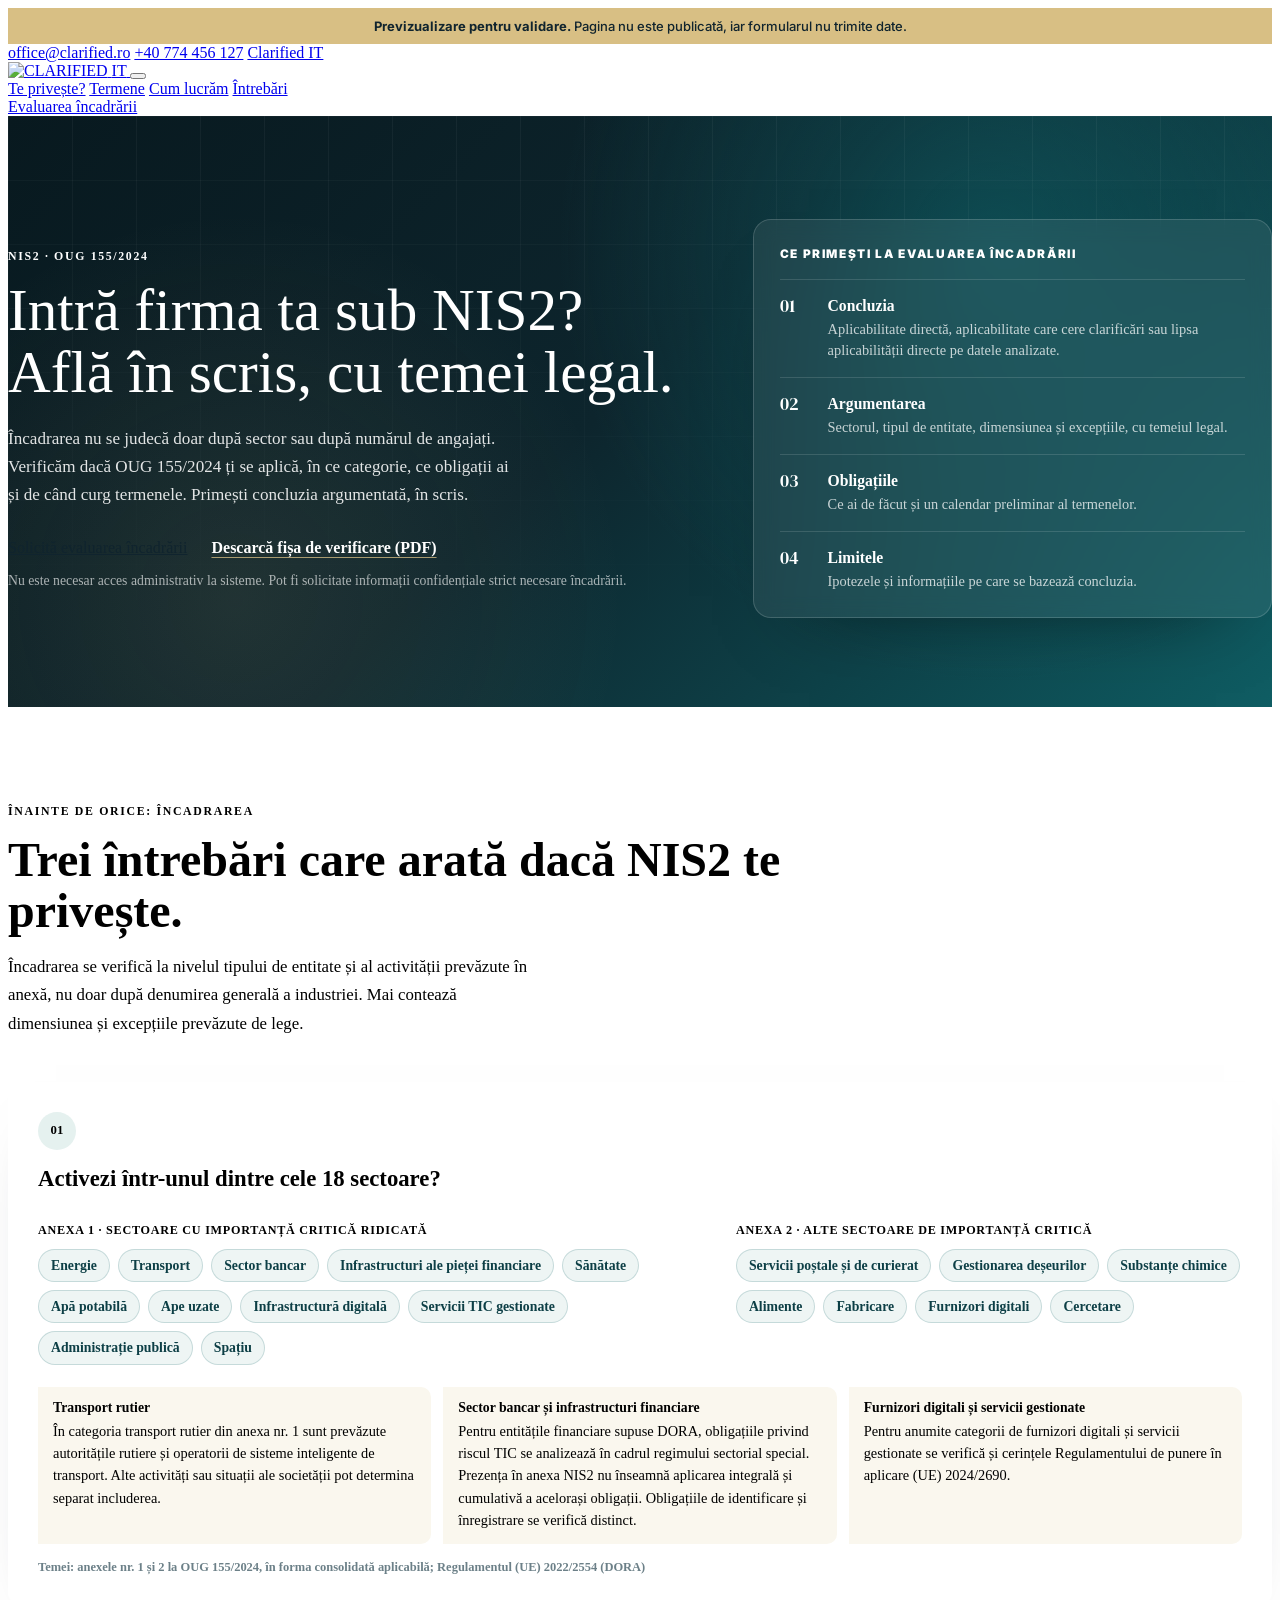
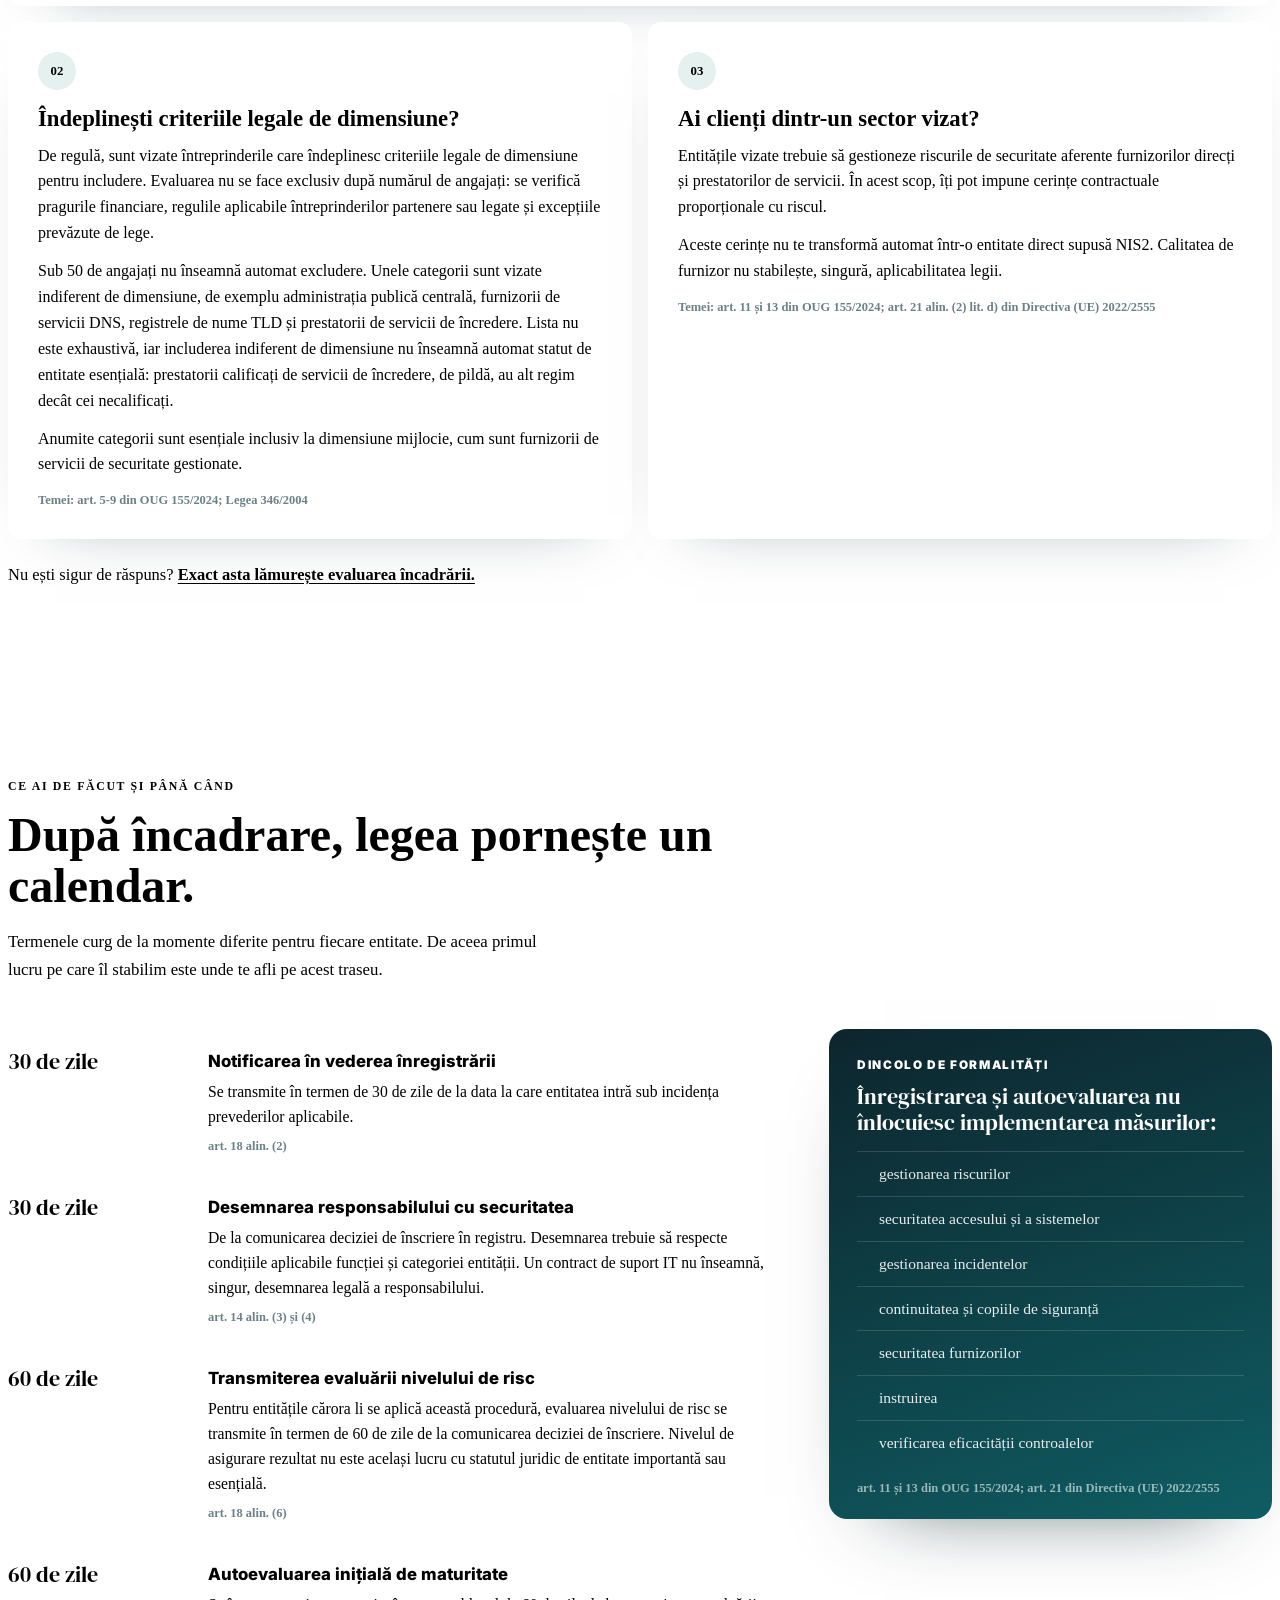
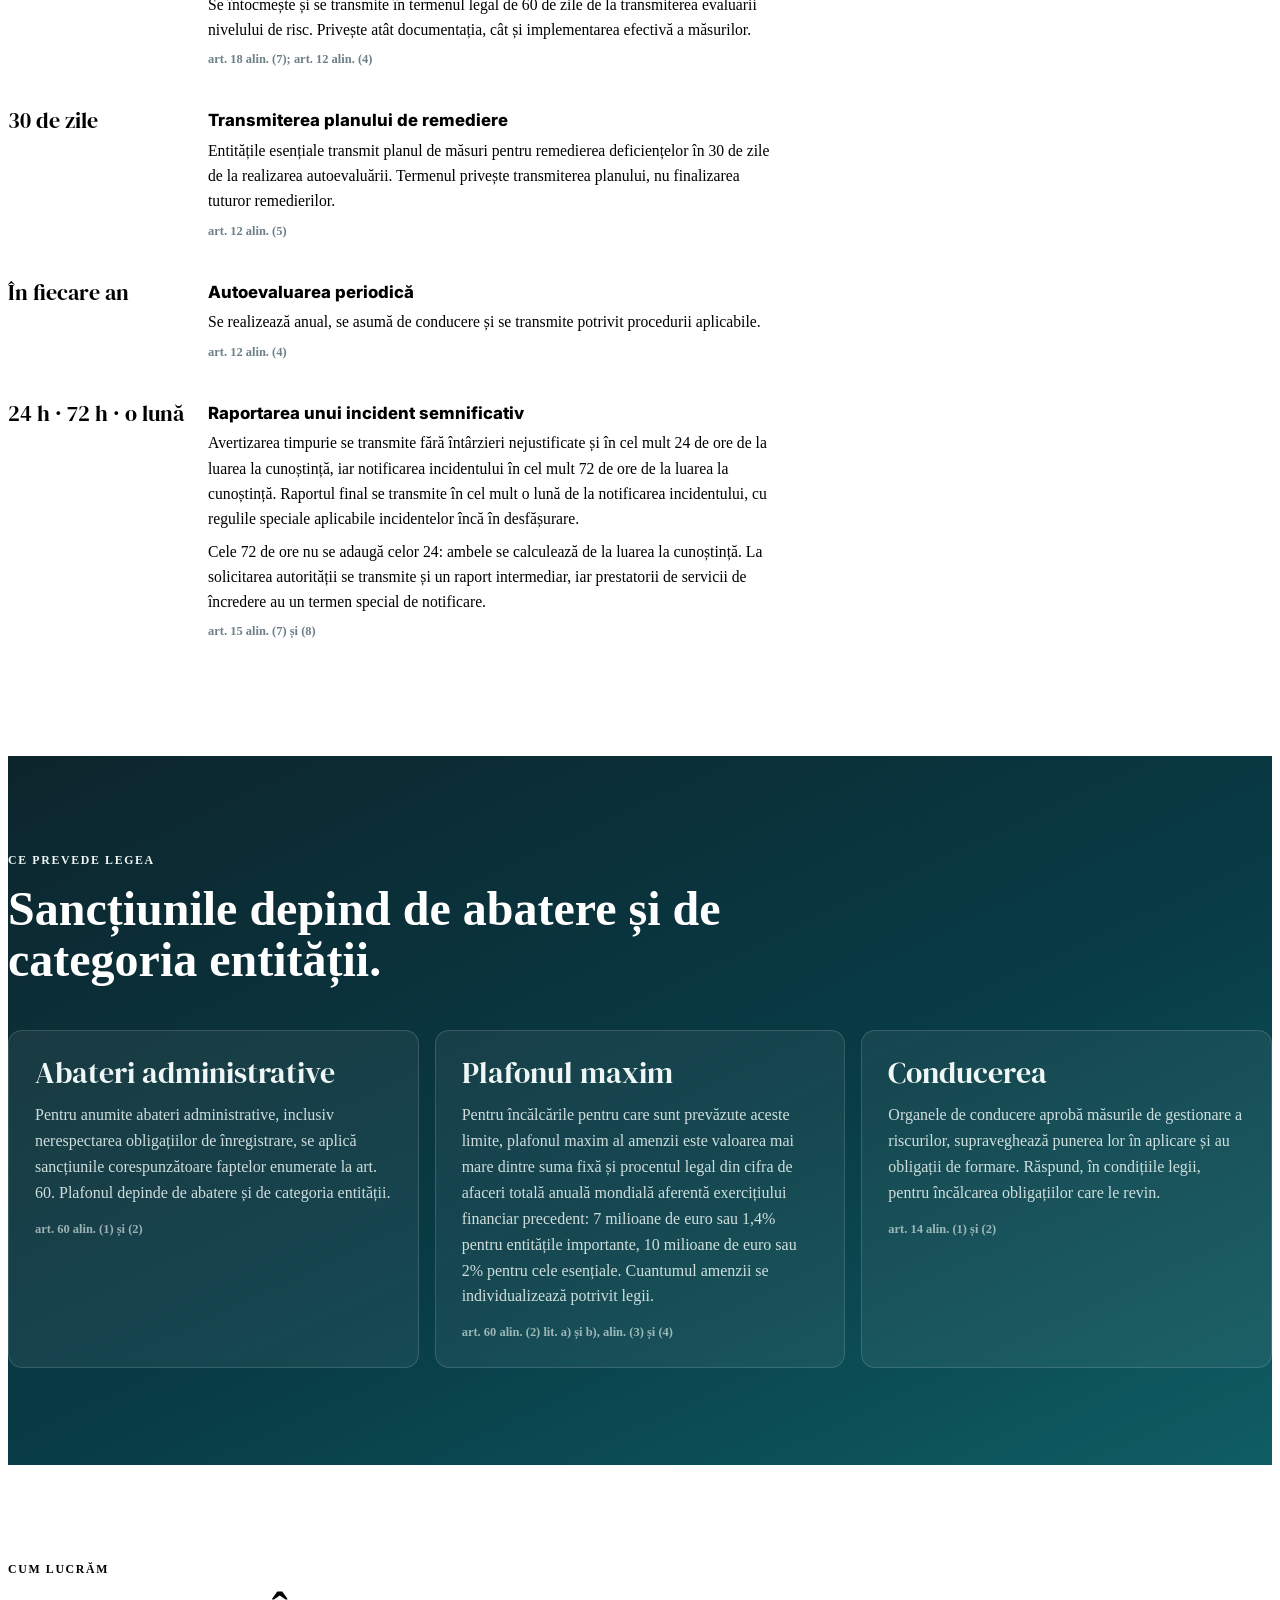
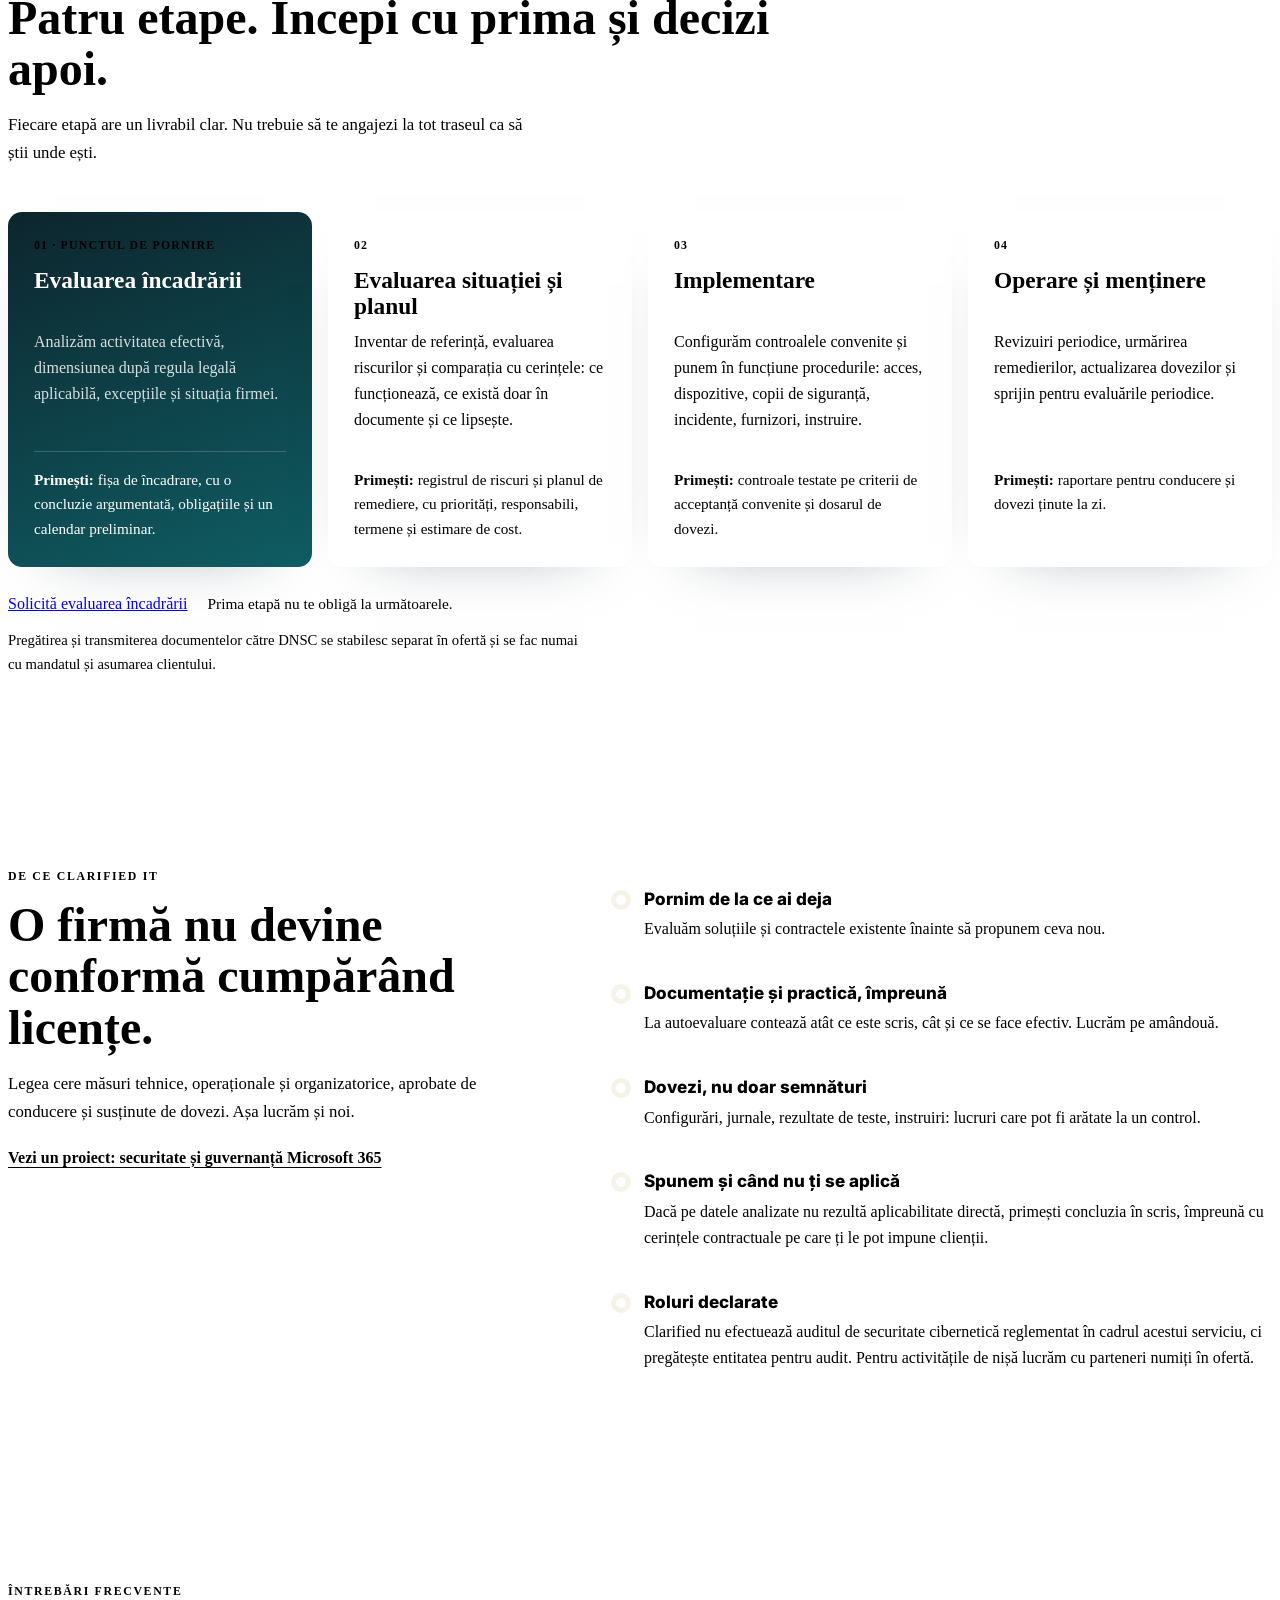
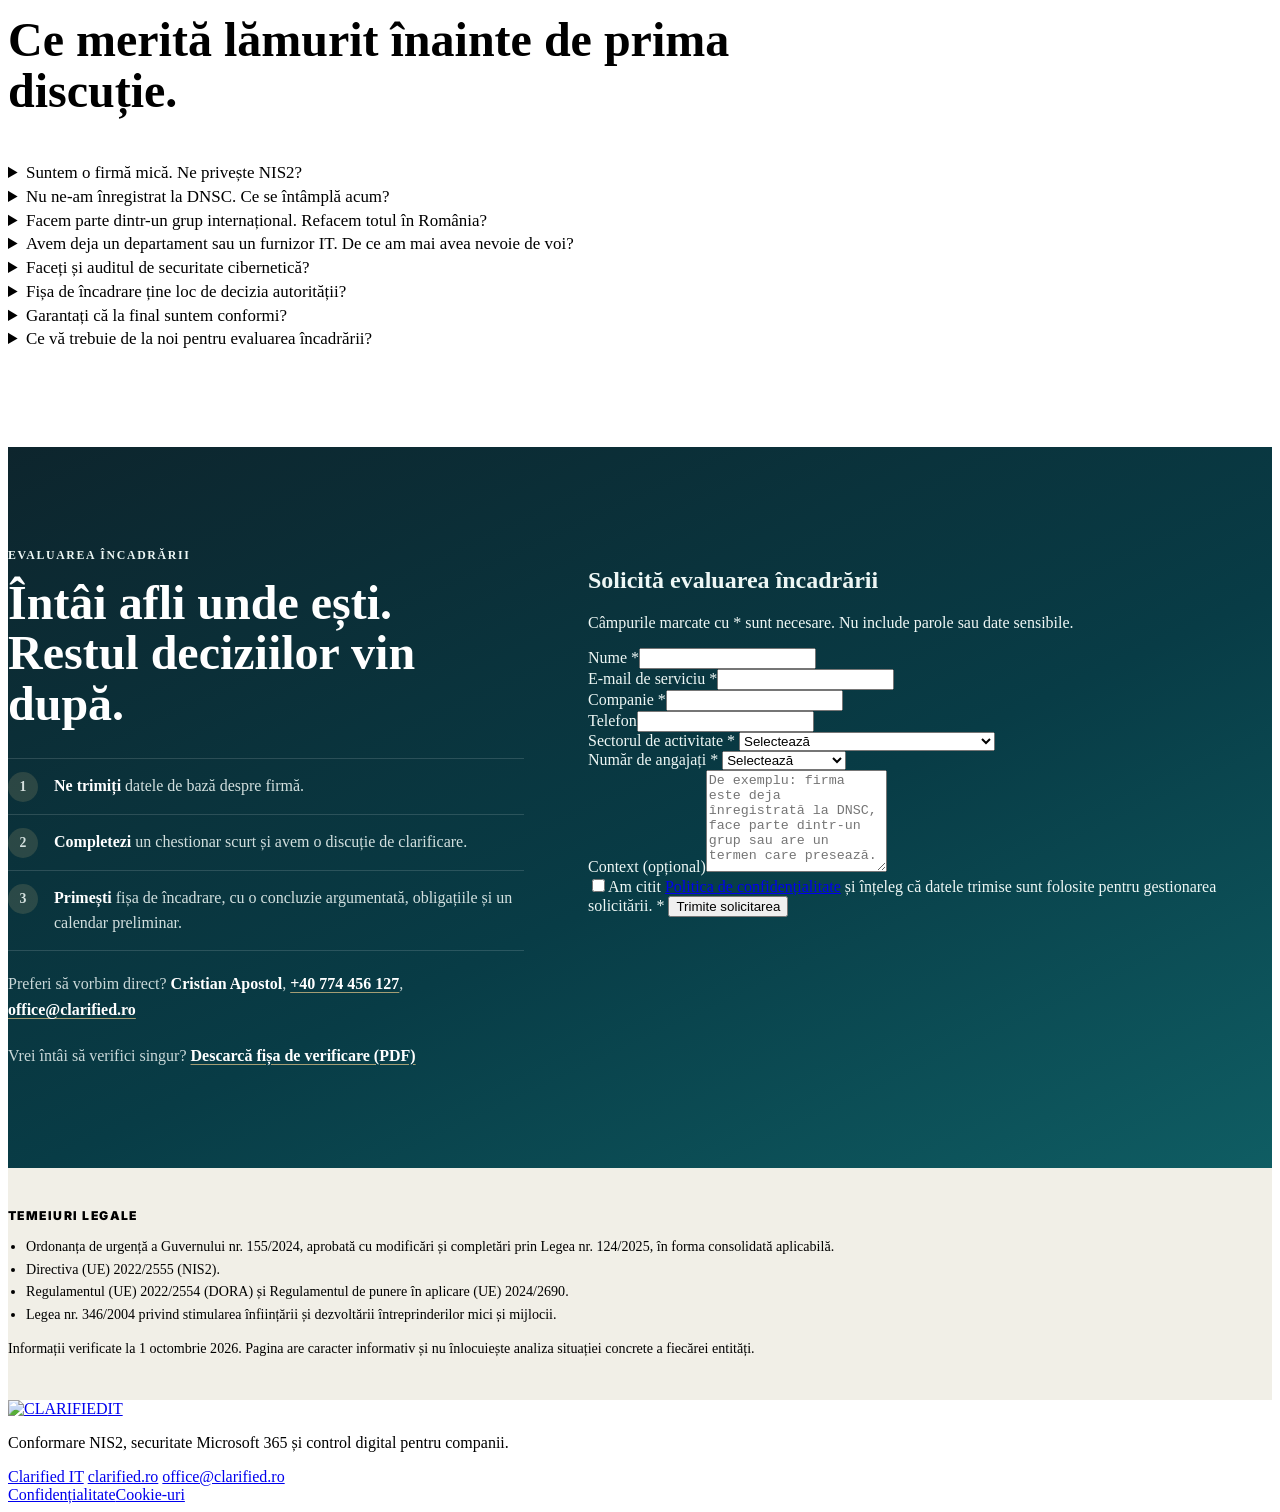
==== commit 7cda8158: "Previzualizare v2: corecturile Clarified din 1 octombrie 2026 Fara afirmatiile neconfirmate inca in " ====
--- a/nis2/index.html
+++ b/nis2/index.html
@@ -4,7 +4,7 @@
 <meta charset="utf-8"/>
 <meta content="width=device-width, initial-scale=1" name="viewport"/>
 <title>Previzualizare · Conformare NIS2 și evaluarea încadrării | Clarified IT</title>
-<meta content="Verificăm dacă OUG 155/2024 (NIS2) se aplică firmei tale, ce obligații ai deja scadente și ce urmează: înregistrare la DNSC, autoevaluare, măsuri și dovezi." name="description"/>
+<meta content="Verificăm dacă OUG 155/2024 (NIS2) se aplică firmei tale, în ce categorie și de când curg termenele. Primești o concluzie argumentată, cu temei legal." name="description"/>
 <meta content="noindex, nofollow" name="robots"/>
 <link href="https://it.clarified.ro/favicon.ico" rel="icon" sizes="any"/>
 <link color="#0f5d63" href="https://it.clarified.ro/favicon.svg" rel="mask-icon"/>
@@ -12,7 +12,7 @@
 <meta content="CLARIFIED" property="og:site_name"/>
 <meta content="ro_RO" property="og:locale"/>
 <meta content="Intră firma ta sub NIS2? Află în scris, cu temei legal." property="og:title"/>
-<meta content="DNSC a început să sancționeze, iar autoevaluarea se face acum pe 218 controale. Verificăm dacă OUG 155/2024 ți se aplică și ce ai de făcut." property="og:description"/>
+<meta content="Încadrarea NIS2 nu se judecă doar după sector sau după numărul de angajați. Verificăm dacă OUG 155/2024 ți se aplică și ce ai de făcut." property="og:description"/>
 <meta content="https://cristiangirbovu.github.io/clarified-nis2-preview/nis2/" property="og:url"/>
 <meta content="https://cristiangirbovu.github.io/clarified-nis2-preview/nis2/og-nis2.png" property="og:image"/>
 <meta content="1200" property="og:image:width"/>
@@ -27,7 +27,7 @@
 <link href="https://it.clarified.ro/brand-refactor.css?v=20260805-build" rel="stylesheet"/>
 <link href="https://it.clarified.ro/pages.css?v=20260710-day1011" rel="stylesheet"/>
 <link data-clarified-privacy-assets="styles" href="https://it.clarified.ro/privacy-consent.css?v=20260821" rel="stylesheet"/>
-<link href="nis2.css?v=20261001" rel="stylesheet"/>
+<link href="nis2.css?v=20261001b" rel="stylesheet"/>
 <style>
 .preview-bar{padding:9px 16px;background:#d8bf84;color:#10242e;font:700 13px/1.4 Inter,"Segoe UI",Arial,sans-serif;text-align:center}
 .preview-bar span{font-weight:500}
@@ -69,22 +69,22 @@
 <div class="wrap nis2-box">
 <div class="nis2-hero-grid">
 <div class="nis2-hero-copy">
-<p class="nis2-eyebrow on-dark">NIS2 · OUG 155/2024 · Ordinul DNSC 1/2026</p>
+<p class="nis2-eyebrow on-dark">NIS2 · OUG 155/2024</p>
 <h1><span class="nis2-h1-line">Intră firma ta sub <em>NIS2</em>?</span> <span class="nis2-h1-line">Află în scris, cu temei legal.</span></h1>
-<p class="nis2-lead">DNSC a aplicat prima amendă pe 29 septembrie 2026, pentru o înregistrare nefăcută la termen. Din 27 august există și catalogul celor 218 controale pe care se face autoevaluarea. Verificăm dacă OUG 155/2024 ți se aplică, ce obligații ai deja scadente și ce urmează.</p>
+<p class="nis2-lead">Încadrarea nu se judecă doar după sector sau după numărul de angajați. Verificăm dacă OUG 155/2024 ți se aplică, în ce categorie, ce obligații ai și de când curg termenele. Primești concluzia argumentată, în scris.</p>
 <div class="nis2-hero-actions">
 <a class="btn nis2-btn-gold" data-cta-id="nis2-hero-evaluare" data-funnel-stage="conversion" data-page-type="it-nis2" href="#solicitare">Solicită evaluarea încadrării</a>
 <a class="nis2-link-light" data-cta-id="nis2-hero-fisa" data-funnel-stage="consideration" data-page-type="it-nis2" download href="fisa-verificare-nis2.pdf">Descarcă fișa de verificare (PDF)</a>
 </div>
-<p class="nis2-hero-note">Fără acces la sisteme și fără documente sensibile în această etapă.</p>
-</div>
-<aside aria-label="Ce s-a schimbat din august 2026" class="nis2-news">
-<h2>Ce s-a schimbat din august 2026</h2>
+<p class="nis2-hero-note">Nu este necesar acces administrativ la sisteme. Pot fi solicitate informații confidențiale strict necesare încadrării.</p>
+</div>
+<aside aria-label="Ce primești la evaluarea încadrării" class="nis2-news">
+<h2>Ce primești la evaluarea încadrării</h2>
 <ol>
-<li><time datetime="2026-08-27">27 aug.</time><div><strong>Ordinul DNSC 1/2026</strong><p>218 controale și metodologia de autoevaluare a maturității.</p></div></li>
-<li><time datetime="2026-09-18">18 sept.</time><div><strong>Ordinul DNSC 2/2026</strong><p>Cel mult 1, 3 sau 5 controale pot fi declarate neaplicabile.</p></div></li>
-<li><time datetime="2026-09-21">21 sept.</time><div><strong>Decizia DNSC 3/2026</strong><p>Reguli pentru firmele care fac parte dintr-un grup.</p></div></li>
-<li class="is-key"><time datetime="2026-09-29">29 sept.</time><div><strong>Prima amendă DNSC</strong><p>50.000 de lei pentru nerespectarea termenului de notificare în vederea înregistrării.</p></div></li>
+<li><span class="nis2-news-k">01</span><div><strong>Concluzia</strong><p>Aplicabilitate directă, aplicabilitate care cere clarificări sau lipsa aplicabilității directe pe datele analizate.</p></div></li>
+<li><span class="nis2-news-k">02</span><div><strong>Argumentarea</strong><p>Sectorul, tipul de entitate, dimensiunea și excepțiile, cu temeiul legal.</p></div></li>
+<li><span class="nis2-news-k">03</span><div><strong>Obligațiile</strong><p>Ce ai de făcut și un calendar preliminar al termenelor.</p></div></li>
+<li><span class="nis2-news-k">04</span><div><strong>Limitele</strong><p>Ipotezele și informațiile pe care se bazează concluzia.</p></div></li>
 </ol>
 </aside>
 </div>
@@ -97,7 +97,7 @@
 <div class="nis2-head">
 <p class="nis2-eyebrow">Înainte de orice: încadrarea</p>
 <h2>Trei întrebări care arată dacă NIS2 te privește.</h2>
-<p>Sectorul este primul filtru, nu verdictul. Încadrarea finală ține de activitatea desfășurată efectiv, de mărime și de câteva excepții care se verifică de la caz la caz.</p>
+<p>Încadrarea se verifică la nivelul tipului de entitate și al activității prevăzute în anexă, nu doar după denumirea generală a industriei. Mai contează dimensiunea și excepțiile prevăzute de lege.</p>
 </div>
 <div class="nis2-scope">
 <article class="nis2-card nis2-scope-main">
@@ -117,20 +117,27 @@
 </ul>
 </div>
 </div>
-<p class="nis2-fine">Detaliile contează. La transportul rutier, de exemplu, intră autoritățile rutiere și operatorii de sisteme inteligente de transport, nu orice firmă cu camioane.</p>
-<p class="nis2-cite">Temei: anexele nr. 1 și 2 la OUG 155/2024</p>
+<div class="nis2-notes">
+<div class="nis2-note"><strong>Transport rutier</strong><p>În categoria transport rutier din anexa nr. 1 sunt prevăzute autoritățile rutiere și operatorii de sisteme inteligente de transport. Alte activități sau situații ale societății pot determina separat includerea.</p></div>
+<div class="nis2-note"><strong>Sector bancar și infrastructuri financiare</strong><p>Pentru entitățile financiare supuse DORA, obligațiile privind riscul TIC se analizează în cadrul regimului sectorial special. Prezența în anexa NIS2 nu înseamnă aplicarea integrală și cumulativă a acelorași obligații. Obligațiile de identificare și înregistrare se verifică distinct.</p></div>
+<div class="nis2-note"><strong>Furnizori digitali și servicii gestionate</strong><p>Pentru anumite categorii de furnizori digitali și servicii gestionate se verifică și cerințele Regulamentului de punere în aplicare (UE) 2024/2690.</p></div>
+</div>
+<p class="nis2-cite">Temei: anexele nr. 1 și 2 la OUG 155/2024, în forma consolidată aplicabilă; Regulamentul (UE) 2022/2554 (DORA)</p>
 </article>
 <article class="nis2-card">
 <span class="nis2-num">02</span>
-<h3>Ești întreprindere mijlocie sau mare?</h3>
-<p>Reperul este de la 50 de angajați, iar la calcul se iau în considerare și întreprinderile partenere sau legate. Unele entități intră indiferent de mărime: administrația publică centrală, furnizorii de servicii DNS, registrele de nume TLD, prestatorii calificați de servicii de încredere.</p>
-<p class="nis2-cite">Temei: art. 5, 6 și 8 din OUG 155/2024; art. 4 din Legea 346/2004</p>
+<h3>Îndeplinești criteriile legale de dimensiune?</h3>
+<p>De regulă, sunt vizate întreprinderile care îndeplinesc criteriile legale de dimensiune pentru includere. Evaluarea nu se face exclusiv după numărul de angajați: se verifică pragurile financiare, regulile aplicabile întreprinderilor partenere sau legate și excepțiile prevăzute de lege.</p>
+<p>Sub 50 de angajați nu înseamnă automat excludere. Unele categorii sunt vizate indiferent de dimensiune, de exemplu administrația publică centrală, furnizorii de servicii DNS, registrele de nume TLD și prestatorii de servicii de încredere. Lista nu este exhaustivă, iar includerea indiferent de dimensiune nu înseamnă automat statut de entitate esențială: prestatorii calificați de servicii de încredere, de pildă, au alt regim decât cei necalificați.</p>
+<p>Anumite categorii sunt esențiale inclusiv la dimensiune mijlocie, cum sunt furnizorii de servicii de securitate gestionate.</p>
+<p class="nis2-cite">Temei: art. 5-9 din OUG 155/2024; Legea 346/2004</p>
 </article>
 <article class="nis2-card">
 <span class="nis2-num">03</span>
 <h3>Ai clienți dintr-un sector vizat?</h3>
-<p>Chiar dacă nu intri direct, clienții tăi sunt obligați să țină seama de practicile de securitate ale furnizorilor lor direcți. Cerințele ajung la tine prin contract: chestionare, clauze, dovezi.</p>
-<p class="nis2-cite">Temei: art. 11 alin. (8) și art. 13 lit. d) din OUG 155/2024</p>
+<p>Entitățile vizate trebuie să gestioneze riscurile de securitate aferente furnizorilor direcți și prestatorilor de servicii. În acest scop, îți pot impune cerințe contractuale proporționale cu riscul.</p>
+<p>Aceste cerințe nu te transformă automat într-o entitate direct supusă NIS2. Calitatea de furnizor nu stabilește, singură, aplicabilitatea legii.</p>
+<p class="nis2-cite">Temei: art. 11 și 13 din OUG 155/2024; art. 21 alin. (2) lit. d) din Directiva (UE) 2022/2555</p>
 </article>
 </div>
 <p class="nis2-after">Nu ești sigur de răspuns? <a data-cta-id="nis2-incadrare-evaluare" data-funnel-stage="conversion" data-page-type="it-nis2" href="#solicitare">Exact asta lămurește evaluarea încadrării.</a></p>
@@ -143,27 +150,31 @@
 <div class="nis2-head">
 <p class="nis2-eyebrow">Ce ai de făcut și până când</p>
 <h2>După încadrare, legea pornește un calendar.</h2>
-<p>Termenele curg de la date diferite pentru fiecare entitate. De aceea primul lucru pe care îl stabilim este unde te afli pe acest traseu.</p>
+<p>Termenele curg de la momente diferite pentru fiecare entitate. De aceea primul lucru pe care îl stabilim este unde te afli pe acest traseu.</p>
 </div>
 <div class="nis2-timeline-grid">
 <ol class="nis2-timeline">
-<li><span class="nis2-when">30 de zile</span><div><h3>Notificarea în vederea înregistrării la DNSC</h3><p>De la data la care legea îți devine aplicabilă. Pentru primul val de entități, termenul a expirat pe 22 septembrie 2025, iar obligația rămâne.</p><p class="nis2-cite">art. 18 alin. (2)</p></div></li>
-<li><span class="nis2-when">30 de zile</span><div><h3>Responsabilul cu securitatea</h3><p>Desemnat de conducere, de la comunicarea deciziei de înscriere în registru.</p><p class="nis2-cite">art. 14 alin. (3)</p></div></li>
-<li><span class="nis2-when">60 de zile</span><div><h3>Evaluarea nivelului de risc</h3><p>De la comunicarea deciziei DNSC. Din ea rezultă nivelul de asigurare aplicabil: Bază, Important sau Esențial.</p><p class="nis2-cite">art. 18 alin. (6); art. IV din Ordinul DNSC 1/2026</p></div></li>
-<li><span class="nis2-when">60 de zile</span><div><h3>Autoevaluarea de maturitate</h3><p>De la transmiterea evaluării de risc. Fiecare control primește două note de la 1 la 5: una pentru documentație, una pentru implementare.</p><p class="nis2-cite">art. 18 alin. (7); Metodologia din Ordinul DNSC 1/2026</p></div></li>
-<li><span class="nis2-when">30 de zile</span><div><h3>Planul de remediere</h3><p>Termenul curge de la realizarea autoevaluării și privește entitățile esențiale. Orice entitate care nu atinge scorurile-țintă trebuie să întocmească un astfel de plan.</p><p class="nis2-cite">art. 12 alin. (5); art. 3 din Metodologie</p></div></li>
-<li><span class="nis2-when">În fiecare an</span><div><h3>Autoevaluarea anuală</h3><p>Realizată și transmisă către DNSC, asumată de managementul entității.</p><p class="nis2-cite">art. 12 alin. (4)</p></div></li>
-<li><span class="nis2-when">24 h · 72 h · o lună</span><div><h3>Raportarea unui incident semnificativ</h3><p>Avertizare timpurie, raportarea incidentului, apoi raportul final.</p><p class="nis2-cite">art. 15 alin. (7)</p></div></li>
+<li><span class="nis2-when">30 de zile</span><div><h3>Notificarea în vederea înregistrării</h3><p>Se transmite în termen de 30 de zile de la data la care entitatea intră sub incidența prevederilor aplicabile.</p><p class="nis2-cite">art. 18 alin. (2)</p></div></li>
+<li><span class="nis2-when">30 de zile</span><div><h3>Desemnarea responsabilului cu securitatea</h3><p>De la comunicarea deciziei de înscriere în registru. Desemnarea trebuie să respecte condițiile aplicabile funcției și categoriei entității. Un contract de suport IT nu înseamnă, singur, desemnarea legală a responsabilului.</p><p class="nis2-cite">art. 14 alin. (3) și (4)</p></div></li>
+<li><span class="nis2-when">60 de zile</span><div><h3>Transmiterea evaluării nivelului de risc</h3><p>Pentru entitățile cărora li se aplică această procedură, evaluarea nivelului de risc se transmite în termen de 60 de zile de la comunicarea deciziei de înscriere. Nivelul de asigurare rezultat nu este același lucru cu statutul juridic de entitate importantă sau esențială.</p><p class="nis2-cite">art. 18 alin. (6)</p></div></li>
+<li><span class="nis2-when">60 de zile</span><div><h3>Autoevaluarea inițială de maturitate</h3><p>Se întocmește și se transmite în termenul legal de 60 de zile de la transmiterea evaluării nivelului de risc. Privește atât documentația, cât și implementarea efectivă a măsurilor.</p><p class="nis2-cite">art. 18 alin. (7); art. 12 alin. (4)</p></div></li>
+<li><span class="nis2-when">30 de zile</span><div><h3>Transmiterea planului de remediere</h3><p>Entitățile esențiale transmit planul de măsuri pentru remedierea deficiențelor în 30 de zile de la realizarea autoevaluării. Termenul privește transmiterea planului, nu finalizarea tuturor remedierilor.</p><p class="nis2-cite">art. 12 alin. (5)</p></div></li>
+<li><span class="nis2-when">În fiecare an</span><div><h3>Autoevaluarea periodică</h3><p>Se realizează anual, se asumă de conducere și se transmite potrivit procedurii aplicabile.</p><p class="nis2-cite">art. 12 alin. (4)</p></div></li>
+<li><span class="nis2-when">24 h · 72 h · o lună</span><div><h3>Raportarea unui incident semnificativ</h3><p>Avertizarea timpurie se transmite fără întârzieri nejustificate și în cel mult 24 de ore de la luarea la cunoștință, iar notificarea incidentului în cel mult 72 de ore de la luarea la cunoștință. Raportul final se transmite în cel mult o lună de la notificarea incidentului, cu regulile speciale aplicabile incidentelor încă în desfășurare.</p><p>Cele 72 de ore nu se adaugă celor 24: ambele se calculează de la luarea la cunoștință. La solicitarea autorității se transmite și un raport intermediar, iar prestatorii de servicii de încredere au un termen special de notificare.</p><p class="nis2-cite">art. 15 alin. (7) și (8)</p></div></li>
 </ol>
 <aside class="nis2-figures">
-<h3>Autoevaluarea, în cifre</h3>
-<dl>
-<div><dt>218</dt><dd>controale în catalogul DNSC</dd></div>
-<div><dt>6</dt><dd>funcții: Guvernare, Identificare, Protecție, Detecție, Răspuns, Recuperare</dd></div>
-<div><dt>3</dt><dd>niveluri de asigurare, cu scoruri-țintă de 2,5, 3 și 3,5</dd></div>
-<div><dt>2</dt><dd>note pentru fiecare control: documentație și implementare</dd></div>
-</dl>
-<p class="nis2-cite on-dark">Ordinul DNSC 1/2026, completat prin Ordinul DNSC 2/2026</p>
+<h3>Dincolo de formalități</h3>
+<p class="nis2-figures-lead">Înregistrarea și autoevaluarea nu înlocuiesc implementarea măsurilor:</p>
+<ul>
+<li>gestionarea riscurilor</li>
+<li>securitatea accesului și a sistemelor</li>
+<li>gestionarea incidentelor</li>
+<li>continuitatea și copiile de siguranță</li>
+<li>securitatea furnizorilor</li>
+<li>instruirea</li>
+<li>verificarea eficacității controalelor</li>
+</ul>
+<p class="nis2-cite on-dark">art. 11 și 13 din OUG 155/2024; art. 21 din Directiva (UE) 2022/2555</p>
 </aside>
 </div>
 </div>
@@ -174,22 +185,22 @@
 <div class="wrap nis2-box">
 <div class="nis2-head">
 <p class="nis2-eyebrow on-dark">Ce prevede legea</p>
-<h2>Sancțiunile sunt scrise în ordonanță. Răspunderea este a conducerii.</h2>
+<h2>Sancțiunile depind de abatere și de categoria entității.</h2>
 </div>
 <div class="nis2-stakes">
 <article>
-<strong>500.000 lei</strong>
-<p>Plafonul amenzii pentru neînregistrare sau termene ratate, la entitățile esențiale. Pentru entitățile importante, plafonul este de 300.000 de lei.</p>
-<p class="nis2-cite on-dark">art. 60 alin. (2) lit. c) și d)</p>
+<strong>Abateri administrative</strong>
+<p>Pentru anumite abateri administrative, inclusiv nerespectarea obligațiilor de înregistrare, se aplică sancțiunile corespunzătoare faptelor enumerate la art. 60. Plafonul depinde de abatere și de categoria entității.</p>
+<p class="nis2-cite on-dark">art. 60 alin. (1) și (2)</p>
 </article>
 <article>
-<strong>10 milioane €</strong>
-<p>Sau 2% din cifra de afaceri mondială, oricare valoare este mai mare: plafonul pentru măsuri neaplicate ori incidente neraportate, la entitățile esențiale. Pentru cele importante: 7 milioane de euro sau 1,4%.</p>
-<p class="nis2-cite on-dark">art. 60 alin. (2) lit. a) și b)</p>
+<strong>Plafonul maxim</strong>
+<p>Pentru încălcările pentru care sunt prevăzute aceste limite, plafonul maxim al amenzii este valoarea mai mare dintre suma fixă și procentul legal din cifra de afaceri totală anuală mondială aferentă exercițiului financiar precedent: 7 milioane de euro sau 1,4% pentru entitățile importante, 10 milioane de euro sau 2% pentru cele esențiale. Cuantumul amenzii se individualizează potrivit legii.</p>
+<p class="nis2-cite on-dark">art. 60 alin. (2) lit. a) și b), alin. (3) și (4)</p>
 </article>
 <article>
 <strong>Conducerea</strong>
-<p>Aprobă măsurile, supraveghează aplicarea lor și răspunde pentru încălcări. Membrii organelor de conducere urmează cursuri de formare.</p>
+<p>Organele de conducere aprobă măsurile de gestionare a riscurilor, supraveghează punerea lor în aplicare și au obligații de formare. Răspund, în condițiile legii, pentru încălcarea obligațiilor care le revin.</p>
 <p class="nis2-cite on-dark">art. 14 alin. (1) și (2)</p>
 </article>
 </div>
@@ -208,32 +219,33 @@
 <article class="nis2-step is-first">
 <span class="nis2-step-tag">01 · Punctul de pornire</span>
 <h3>Evaluarea încadrării</h3>
-<p>Stabilim dacă și cum ți se aplică OUG 155/2024: sector, tip de entitate, mărime, excepții.</p>
-<p class="nis2-deliver"><b>Primești:</b> fișa de încadrare argumentată, cu obligații, termene și documentele necesare.</p>
+<p>Analizăm activitatea efectivă, dimensiunea după regula legală aplicabilă, excepțiile și situația firmei.</p>
+<p class="nis2-deliver"><b>Primești:</b> fișa de încadrare, cu o concluzie argumentată, obligațiile și un calendar preliminar.</p>
 </article>
 <article class="nis2-step">
 <span class="nis2-step-tag">02</span>
 <h3>Evaluarea situației și planul</h3>
-<p>Inventariem activele, sistemele și furnizorii, măsurăm diferența față de controalele aplicabile și fundamentăm autoevaluarea.</p>
-<p class="nis2-deliver"><b>Primești:</b> planul de remediere, cu priorități și buget.</p>
+<p>Inventar de referință, evaluarea riscurilor și comparația cu cerințele: ce funcționează, ce există doar în documente și ce lipsește.</p>
+<p class="nis2-deliver"><b>Primești:</b> registrul de riscuri și planul de remediere, cu priorități, responsabili, termene și estimare de cost.</p>
 </article>
 <article class="nis2-step">
 <span class="nis2-step-tag">03</span>
 <h3>Implementare</h3>
-<p>Punem în practică măsurile tehnice și organizatorice: configurări, proceduri, responsabilități, instruire.</p>
-<p class="nis2-deliver"><b>Primești:</b> controale testate și dovezile care le susțin.</p>
+<p>Configurăm controalele convenite și punem în funcțiune procedurile: acces, dispozitive, copii de siguranță, incidente, furnizori, instruire.</p>
+<p class="nis2-deliver"><b>Primești:</b> controale testate pe criterii de acceptanță convenite și dosarul de dovezi.</p>
 </article>
 <article class="nis2-step">
 <span class="nis2-step-tag">04</span>
 <h3>Operare și menținere</h3>
-<p>Urmărim vulnerabilitățile și alertele, revizuim accesele, testăm restaurarea, verificăm furnizorii și pregătim autoevaluarea anuală.</p>
-<p class="nis2-deliver"><b>Primești:</b> dovezi ținute la zi și raportare periodică pentru conducere.</p>
+<p>Revizuiri periodice, urmărirea remedierilor, actualizarea dovezilor și sprijin pentru evaluările periodice.</p>
+<p class="nis2-deliver"><b>Primești:</b> raportare pentru conducere și dovezi ținute la zi.</p>
 </article>
 </div>
 <div class="nis2-steps-cta">
 <a class="btn primary" data-cta-id="nis2-etape-evaluare" data-funnel-stage="conversion" data-page-type="it-nis2" href="#solicitare">Solicită evaluarea încadrării</a>
 <span>Prima etapă nu te obligă la următoarele.</span>
 </div>
+<p class="nis2-steps-note">Pregătirea și transmiterea documentelor către DNSC se stabilesc separat în ofertă și se fac numai cu mandatul și asumarea clientului.</p>
 </div>
 </section>
 
@@ -249,10 +261,10 @@
 </div>
 <ul class="nis2-points">
 <li><h3>Pornim de la ce ai deja</h3><p>Evaluăm soluțiile și contractele existente înainte să propunem ceva nou.</p></li>
-<li><h3>Documentație și practică, împreună</h3><p>Metodologia DNSC notează separat ce este scris și ce se face efectiv. Lucrăm pe amândouă, ca scorul să reflecte realitatea.</p></li>
+<li><h3>Documentație și practică, împreună</h3><p>La autoevaluare contează atât ce este scris, cât și ce se face efectiv. Lucrăm pe amândouă.</p></li>
 <li><h3>Dovezi, nu doar semnături</h3><p>Configurări, jurnale, rezultate de teste, instruiri: lucruri care pot fi arătate la un control.</p></li>
-<li><h3>Spunem și când nu ți se aplică</h3><p>Dacă nu intri sub NIS2, primești concluzia în scris, împreună cu ce îți pot cere totuși clienții.</p></li>
-<li><h3>Roluri declarate</h3><p>Auditul de securitate îl fac auditori atestați de DNSC, independenți de cine implementează. Noi pregătim dovezile. Pentru activitățile de nișă lucrăm cu parteneri numiți în ofertă.</p></li>
+<li><h3>Spunem și când nu ți se aplică</h3><p>Dacă pe datele analizate nu rezultă aplicabilitate directă, primești concluzia în scris, împreună cu cerințele contractuale pe care ți le pot impune clienții.</p></li>
+<li><h3>Roluri declarate</h3><p>Clarified nu efectuează auditul de securitate cibernetică reglementat în cadrul acestui serviciu, ci pregătește entitatea pentru audit. Pentru activitățile de nișă lucrăm cu parteneri numiți în ofertă.</p></li>
 </ul>
 </div>
 </div>
@@ -266,13 +278,14 @@
 <h2>Ce merită lămurit înainte de prima discuție.</h2>
 </div>
 <div class="it-faq nis2-faq">
-<details><summary>Suntem o firmă mică. Ne privește NIS2?</summary><p>De regulă, legea vizează întreprinderile mijlocii și mari din cele 18 sectoare. Câteva categorii intră însă indiferent de mărime, iar mărimea se calculează împreună cu întreprinderile partenere sau legate. În plus, dacă ai clienți din sectoarele vizate, cerințele lor de securitate ajung la tine prin contract.</p></details>
-<details><summary>Nu ne-am înregistrat la DNSC. Ce se întâmplă acum?</summary><p>Obligația de notificare rămâne și după expirarea termenului. DNSC poate cere entității să intre în procesul de identificare, din oficiu sau în urma unei sesizări, iar nerespectarea termenului de notificare este contravenție. Primul pas este să stabilim, cu argumente, dacă intri și în ce categorie.</p></details>
-<details><summary>Facem parte dintr-un grup internațional. Refacem totul în România?</summary><p>Nu. Normele DNSC din septembrie 2026 permit folosirea politicilor și a controalelor grupului: preluate, implementate local sau partajate. Entitatea din România rămâne însă răspunzătoare să demonstreze că ele funcționează efectiv la ea.</p></details>
-<details><summary>Avem deja un departament sau un furnizor IT. De ce am mai avea nevoie de voi?</summary><p>Lucrăm împreună cu ei. Partea tehnică este doar o parte din ce se evaluează: legea cere și măsuri organizatorice, aprobate și supravegheate de conducere, iar autoevaluarea notează separat documentația și implementarea.</p></details>
-<details><summary>Faceți și auditul de securitate cibernetică?</summary><p>Nu, și nici nu ar fi corect. Auditul se face de auditori atestați de DNSC, care nu pot audita sisteme pentru care prestează servicii. Noi te pregătim pentru audit: controale implementate și dovezi puse în ordine.</p></details>
-<details><summary>Garantați că la final suntem conformi?</summary><p>Nu promitem asta, pentru că nimeni nu poate promite cinstit. Conformitatea se demonstrează prin scoruri, dovezi și audit, iar răspunderea rămâne a entității. Ce primești de la noi este un traseu clar: unde ești, ce lipsește și în ce ordine se rezolvă.</p></details>
-<details><summary>Ce vă trebuie de la noi pentru evaluarea încadrării?</summary><p>Date generale despre firmă: activitățile desfășurate efectiv și codurile CAEN, numărul de angajați, cifra de afaceri și activele, apartenența la un grup, principalele categorii de clienți. Nu cerem acces la sisteme și nici documente sensibile în această etapă.</p></details>
+<details><summary>Suntem o firmă mică. Ne privește NIS2?</summary><p>Dimensiunea nu se judecă doar după numărul de angajați: se verifică pragurile financiare, regulile aplicabile întreprinderilor partenere sau legate și excepțiile prevăzute de lege. Sub 50 de angajați nu înseamnă automat excludere, iar unele categorii sunt vizate indiferent de dimensiune. Separat, clienții din sectoarele vizate îți pot impune cerințe contractuale de securitate, fără ca asta să te transforme într-o entitate direct supusă NIS2.</p></details>
+<details><summary>Nu ne-am înregistrat la DNSC. Ce se întâmplă acum?</summary><p>Notificarea în vederea înregistrării se transmite în termen de 30 de zile de la data la care entitatea intră sub incidența prevederilor aplicabile. După expirarea termenului, DNSC poate notifica entitatea, din oficiu sau în urma unei sesizări, cu privire la obligația de a se supune procesului de identificare, iar nerespectarea obligației de notificare în termen este contravenție. Primul pas este să stabilim, cu argumente, dacă intri și în ce categorie.</p></details>
+<details><summary>Facem parte dintr-un grup internațional. Refacem totul în România?</summary><p>Nu neapărat. Controalele gestionate la nivel de grup pot fi utilizate ca parte a implementării locale, cu demonstrarea aplicabilității, responsabilităților și funcționării lor pentru entitatea evaluată. Politica globală, singură, nu dovedește că sistemele și personalul din România sunt acoperite.</p></details>
+<details><summary>Avem deja un departament sau un furnizor IT. De ce am mai avea nevoie de voi?</summary><p>Lucrăm împreună cu ei. Partea tehnică este doar o parte din ce se evaluează: legea cere și măsuri organizatorice, aprobate și supravegheate de conducere, iar la autoevaluare contează atât documentația, cât și implementarea.</p></details>
+<details><summary>Faceți și auditul de securitate cibernetică?</summary><p>Nu. Clarified nu efectuează auditul de securitate cibernetică reglementat în cadrul acestui serviciu, ci pregătește entitatea pentru audit. Auditul reglementat se realizează de auditori atestați de DNSC, cu respectarea condițiilor legale de independență și incompatibilitate.</p></details>
+<details><summary>Fișa de încadrare ține loc de decizia autorității?</summary><p>Nu. Fișa oferă o evaluare argumentată pe baza informațiilor disponibile și nu înlocuiește decizia sau competențele autorității. Arată ipotezele și documentele pe care se bazează concluzia.</p></details>
+<details><summary>Garantați că la final suntem conformi?</summary><p>Nu promitem asta, pentru că nimeni nu poate promite cinstit. Conformitatea se demonstrează prin dovezi, autoevaluare și audit, iar răspunderea rămâne a entității. Ce primești de la noi este un traseu clar: unde ești, ce lipsește și în ce ordine se rezolvă.</p></details>
+<details><summary>Ce vă trebuie de la noi pentru evaluarea încadrării?</summary><p>Evaluarea preliminară a încadrării nu necesită acces administrativ la sistemele IT. Pot fi solicitate informații și documente strict necesare privind activitatea, dimensiunea și situația societății, tratate confidențial. Practic, completezi un chestionar scurt și avem o discuție de clarificare.</p></details>
 </div>
 </div>
 </section>
@@ -286,8 +299,8 @@
 <h2>Întâi afli unde ești. Restul deciziilor vin după.</h2>
 <ol class="nis2-next">
 <li><b>Ne trimiți</b> datele de bază despre firmă.</li>
-<li><b>Revenim</b> cu întrebările de clarificare.</li>
-<li><b>Primești</b> fișa de încadrare: dacă intri, în ce categorie, ce obligații și ce termene ai.</li>
+<li><b>Completezi</b> un chestionar scurt și avem o discuție de clarificare.</li>
+<li><b>Primești</b> fișa de încadrare, cu o concluzie argumentată, obligațiile și un calendar preliminar.</li>
 </ol>
 <p class="nis2-direct">Preferi să vorbim direct? <strong>Cristian Apostol</strong>, <a href="tel:+40774456127">+40 774 456 127</a>, <a href="mailto:office@clarified.ro?subject=Evaluarea%20incadrarii%20NIS2">office@clarified.ro</a></p>
 <p class="nis2-direct">Vrei întâi să verifici singur? <a data-cta-id="nis2-form-fisa" data-funnel-stage="consideration" data-page-type="it-nis2" download href="fisa-verificare-nis2.pdf">Descarcă fișa de verificare (PDF)</a></p>
@@ -351,10 +364,9 @@
 <div class="wrap nis2-box">
 <h2>Temeiuri legale</h2>
 <ul>
-<li>Ordonanța de urgență a Guvernului nr. 155/2024, aprobată cu modificări și completări prin Legea nr. 124/2025 (Monitorul Oficial nr. 638 din 7 iulie 2025).</li>
-<li>Ordinul directorului DNSC nr. 1/2026 (Monitorul Oficial nr. 712 și 712 bis din 27 august 2026).</li>
-<li>Ordinul directorului DNSC nr. 2/2026 (Monitorul Oficial nr. 792 din 18 septembrie 2026).</li>
-<li>Decizia directorului DNSC nr. 3/2026 (Monitorul Oficial nr. 798 din 21 septembrie 2026).</li>
+<li>Ordonanța de urgență a Guvernului nr. 155/2024, aprobată cu modificări și completări prin Legea nr. 124/2025, în forma consolidată aplicabilă.</li>
+<li>Directiva (UE) 2022/2555 (NIS2).</li>
+<li>Regulamentul (UE) 2022/2554 (DORA) și Regulamentul de punere în aplicare (UE) 2024/2690.</li>
 <li>Legea nr. 346/2004 privind stimularea înființării și dezvoltării întreprinderilor mici și mijlocii.</li>
 </ul>
 <p>Informații verificate la 1 octombrie 2026. Pagina are caracter informativ și nu înlocuiește analiza situației concrete a fiecărei entități.</p>
--- a/nis2/nis2.css
+++ b/nis2/nis2.css
@@ -196,14 +196,14 @@
 
 .nis2-news li {
   display: grid;
-  grid-template-columns: 76px minmax(0, 1fr);
+  grid-template-columns: 34px minmax(0, 1fr);
   gap: 14px;
   padding: 15px 0;
   border-top: 1px solid rgba(255, 255, 255, .13);
 }
 
-.nis2-news time {
-  color: #fff;
+.nis2-news-k {
+  color: var(--gold);
   font-family: "DM Serif Display", Georgia, serif;
   font-size: 1.14rem;
   line-height: 1.25;
@@ -224,11 +224,6 @@
   line-height: 1.5;
 }
 
-.nis2-news .is-key time,
-.nis2-news .is-key strong {
-  color: var(--gold);
-}
-
 @container nis2 (min-width: 940px) {
   .nis2-hero-grid {
     grid-template-columns: minmax(0, 1.14fr) minmax(0, .86fr);
@@ -255,7 +250,7 @@
   }
 
   .nis2-news li {
-    grid-template-columns: 64px minmax(0, 1fr);
+    grid-template-columns: 30px minmax(0, 1fr);
     gap: 10px;
   }
 }
@@ -371,14 +366,37 @@
   line-height: 1.25;
 }
 
-.nis2-card p.nis2-fine {
-  margin-top: 20px;
-  padding: 12px 14px;
+.nis2-card p + p {
+  margin-top: 12px;
+}
+
+.nis2-notes {
+  display: grid;
+  grid-template-columns: repeat(auto-fit, minmax(min(260px, 100%), 1fr));
+  gap: 12px;
+  margin-top: 22px;
+}
+
+.nis2-note {
+  min-width: 0;
+  padding: 13px 15px;
   border-left: 3px solid var(--gold);
   border-radius: 0 10px 10px 0;
   background: #faf7ee;
+}
+
+.nis2-note strong {
+  display: block;
+  margin-bottom: 4px;
+  color: var(--ink);
+  font-size: .86rem;
+  font-weight: 800;
+}
+
+.nis2-note p {
   color: var(--ink-soft);
-  font-size: .93rem;
+  font-size: .9rem;
+  line-height: 1.55;
 }
 
 .nis2-after {
@@ -460,6 +478,10 @@
   color: var(--muted);
   font-size: .98rem;
   line-height: 1.6;
+}
+
+.nis2-timeline p + p {
+  margin-top: 8px;
 }
 
 .nis2-timeline p.nis2-cite {
@@ -486,6 +508,40 @@
   text-transform: uppercase;
 }
 
+.nis2-figures-lead {
+  margin: 10px 0 0;
+  color: #fff;
+  font-family: "DM Serif Display", Georgia, serif;
+  font-size: 1.36rem;
+  line-height: 1.2;
+}
+
+.nis2-figures ul {
+  margin: 16px 0 6px;
+  padding: 0;
+  list-style: none;
+}
+
+.nis2-figures li {
+  position: relative;
+  padding: 11px 0 11px 22px;
+  border-top: 1px solid rgba(255, 255, 255, .14);
+  color: rgba(255, 255, 255, .9);
+  font-size: .97rem;
+  line-height: 1.4;
+}
+
+.nis2-figures li::before {
+  content: "";
+  position: absolute;
+  top: 18px;
+  left: 2px;
+  width: 8px;
+  height: 8px;
+  border-radius: 50%;
+  background: var(--gold);
+}
+
 .nis2-figures dl {
   margin: 0;
 }
@@ -551,7 +607,7 @@
   display: block;
   color: var(--gold);
   font-family: "DM Serif Display", Georgia, serif;
-  font-size: clamp(1.7rem, 3.4cqi, 2.3rem);
+  font-size: clamp(1.5rem, 2.9cqi, 1.9rem);
   font-weight: 400;
   line-height: 1.08;
 }
@@ -666,6 +722,14 @@
 .nis2-steps-cta span {
   color: var(--muted);
   font-size: .96rem;
+}
+
+.nis2-steps-note {
+  max-width: 78ch;
+  margin: 16px 0 0;
+  color: var(--muted);
+  font-size: .92rem;
+  line-height: 1.6;
 }
 
 @container nis2 (min-width: 640px) {
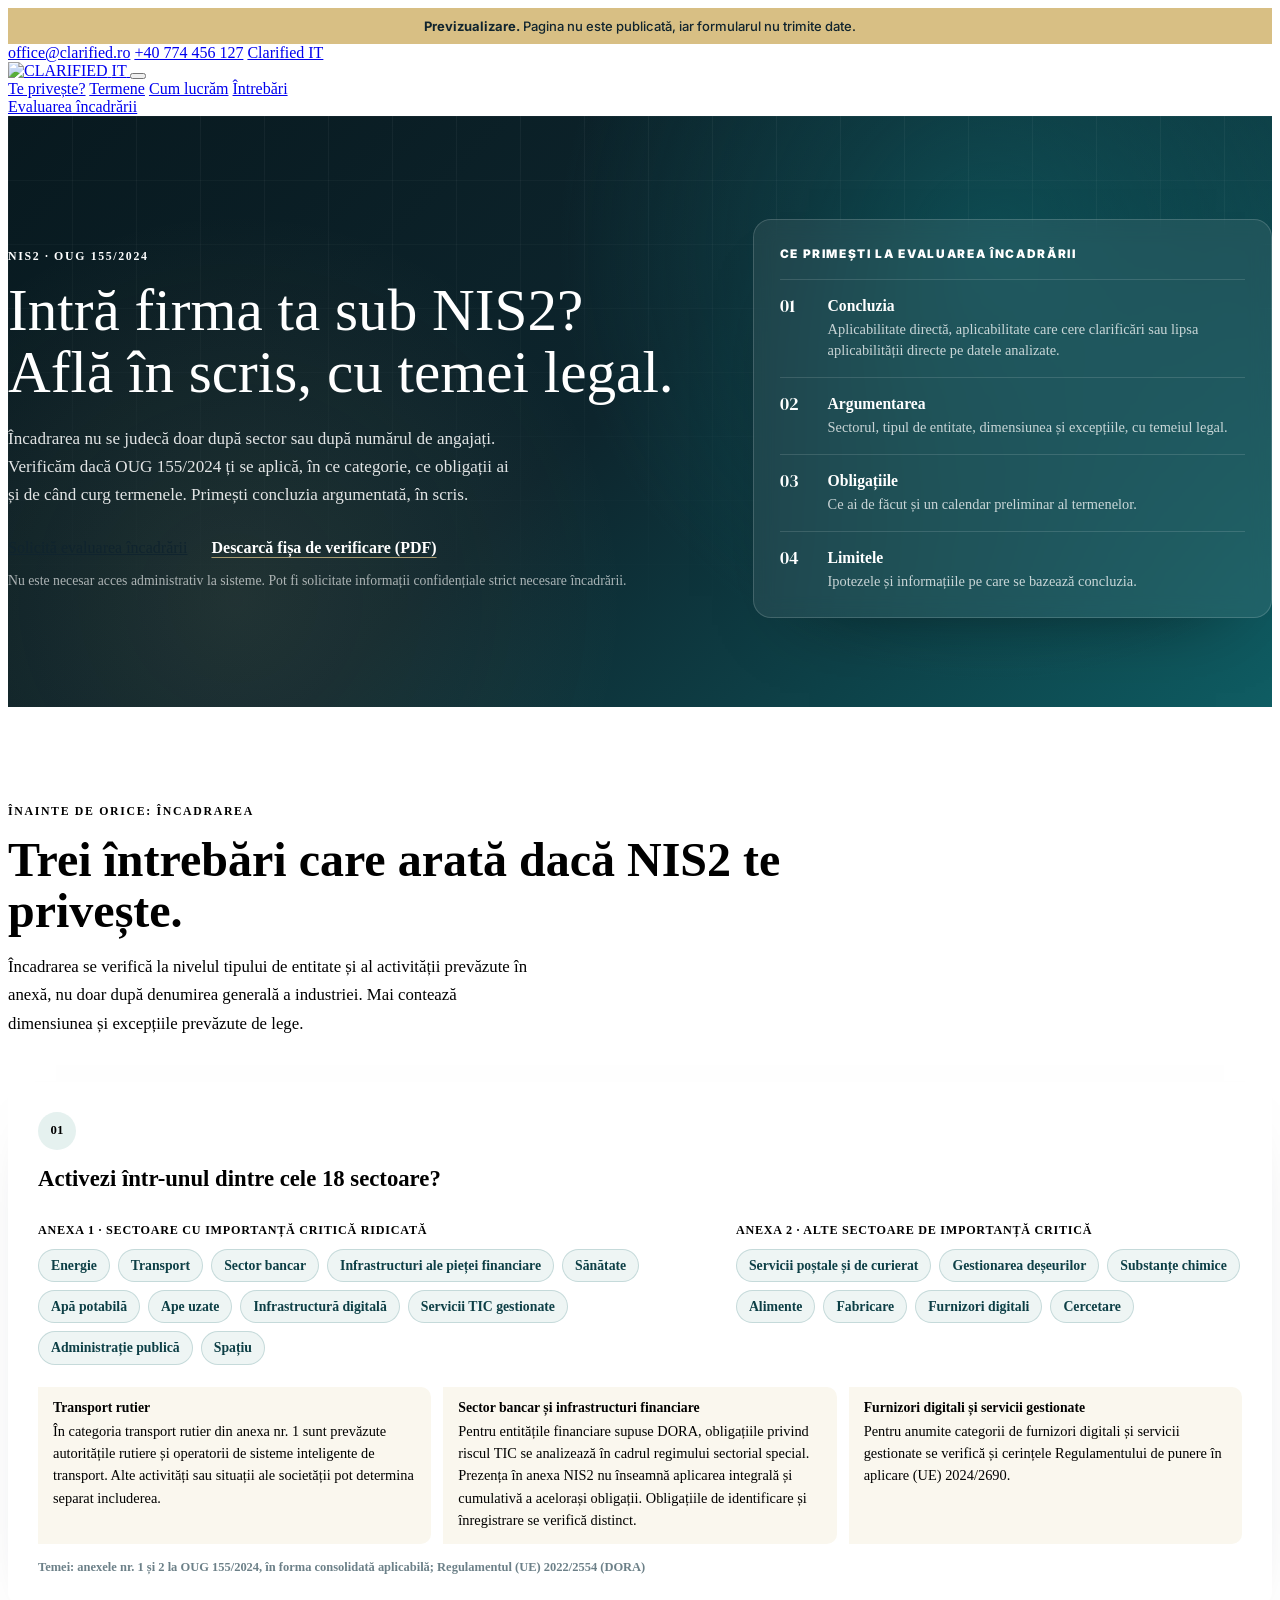
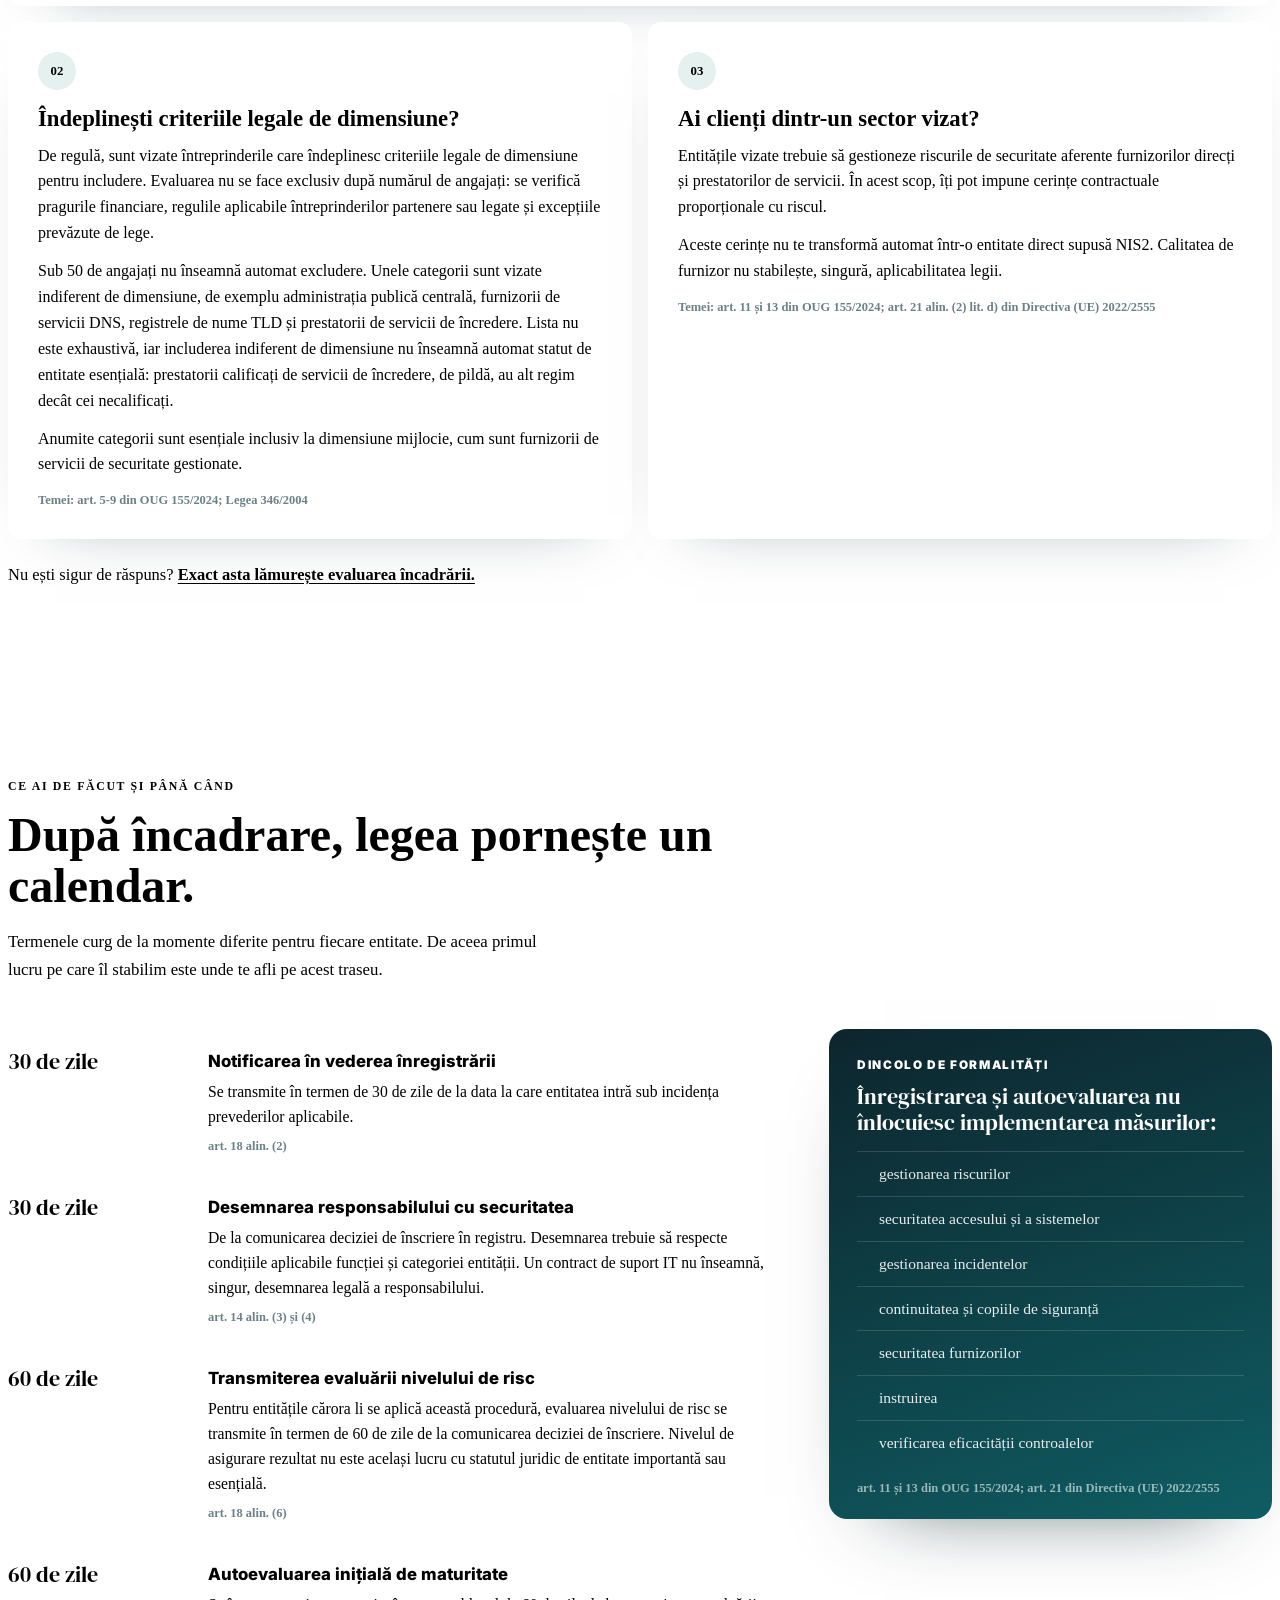
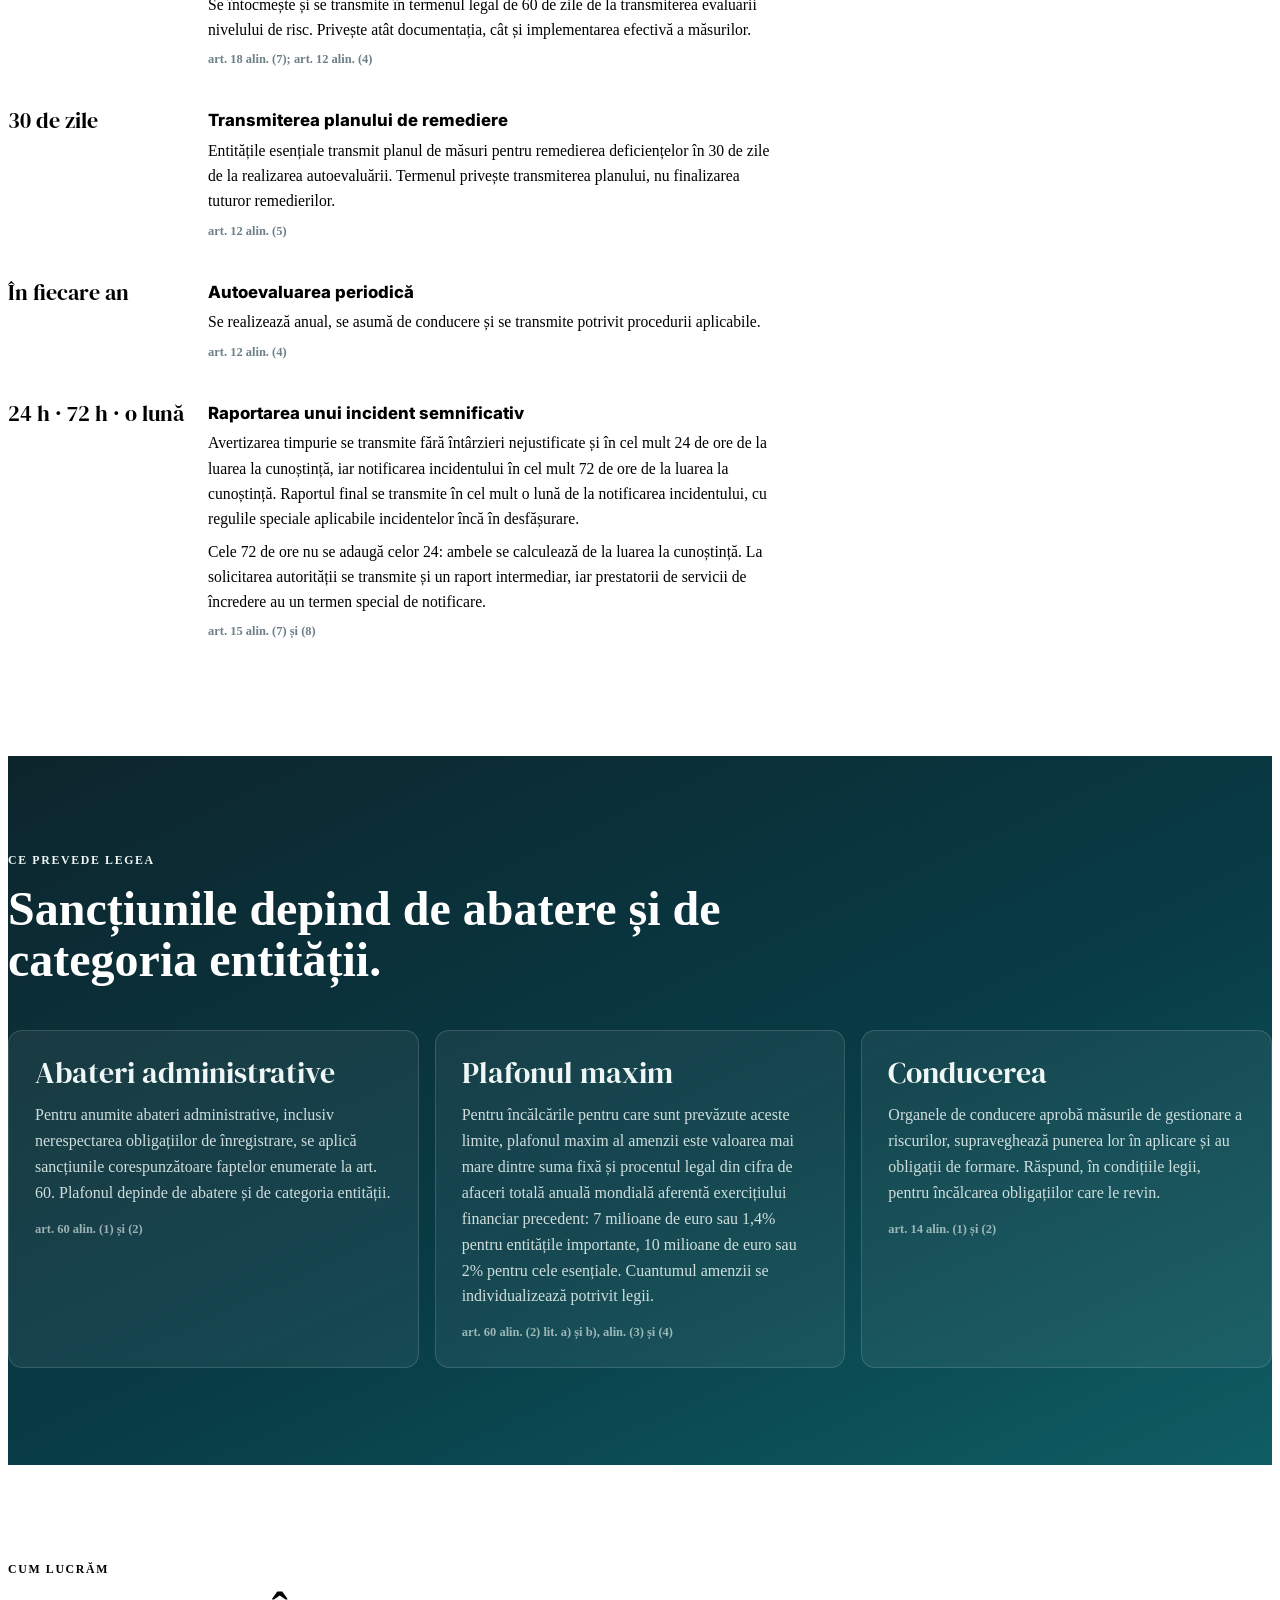
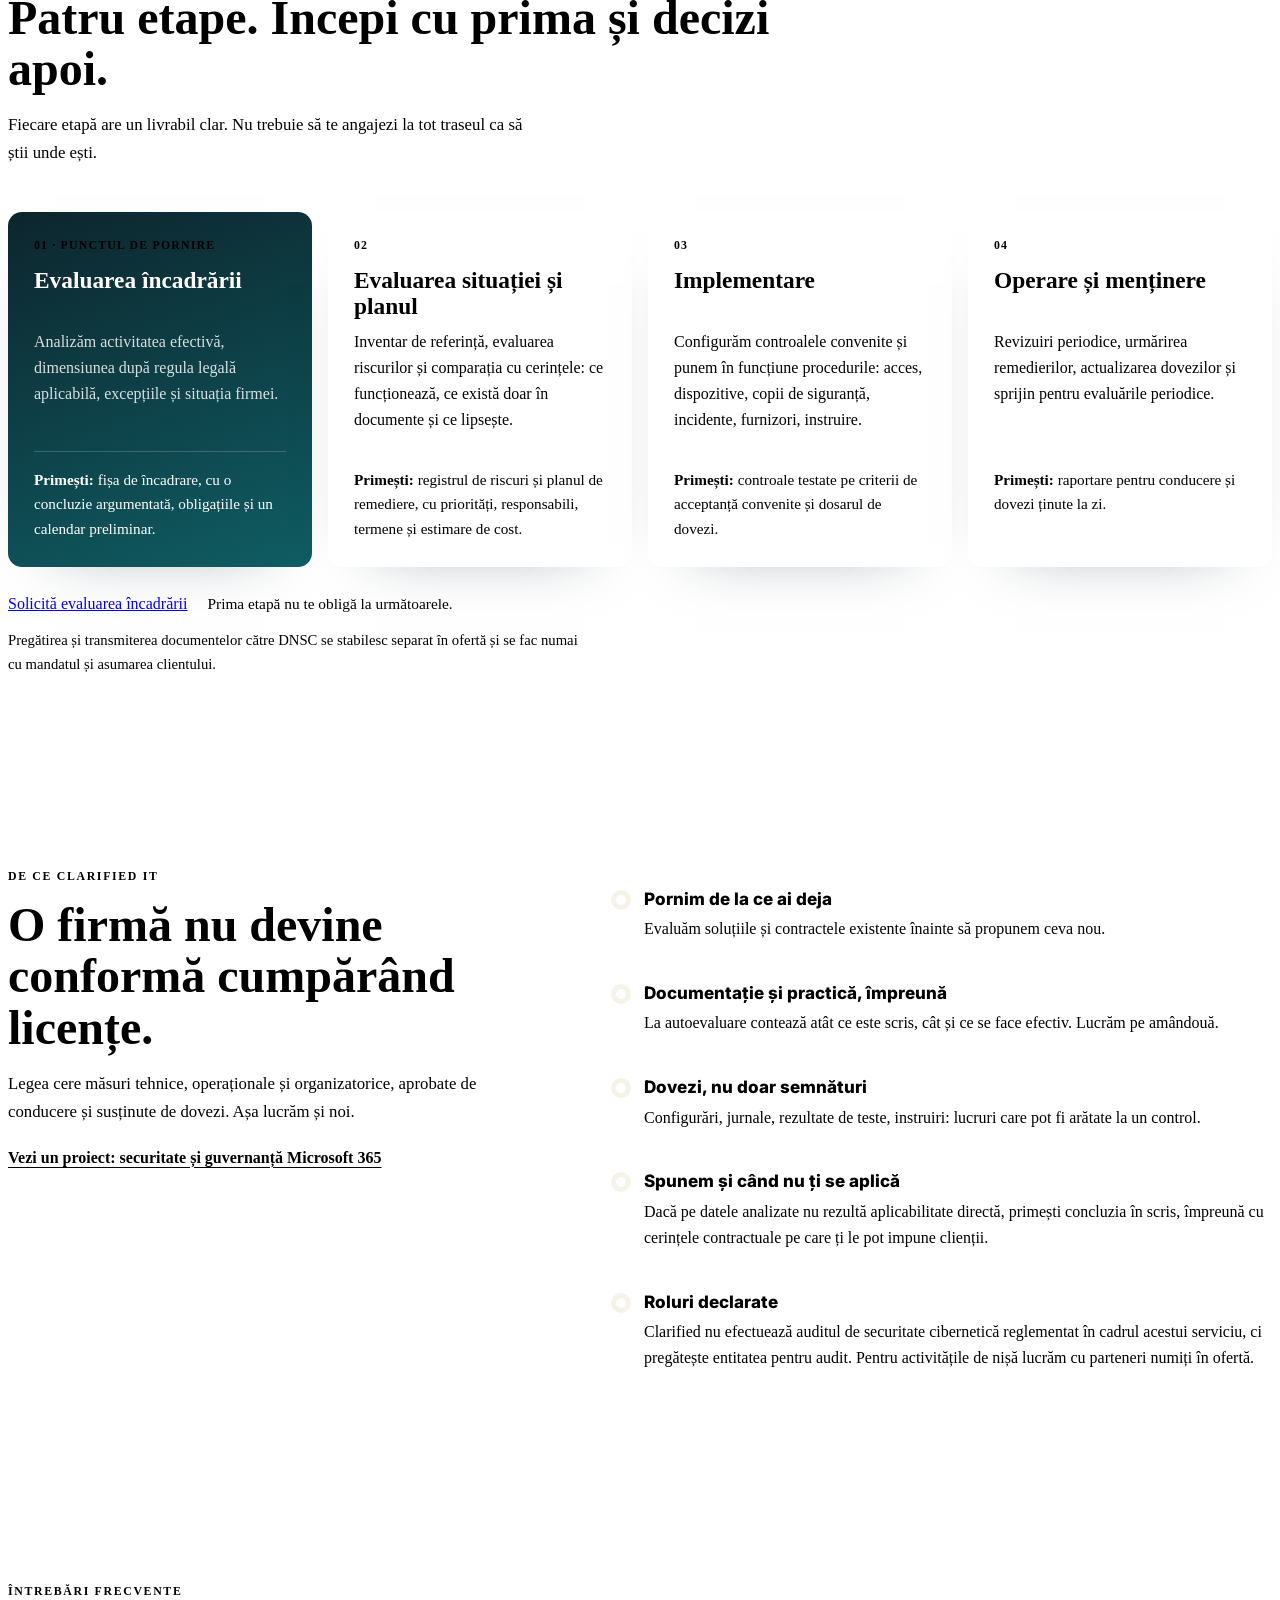
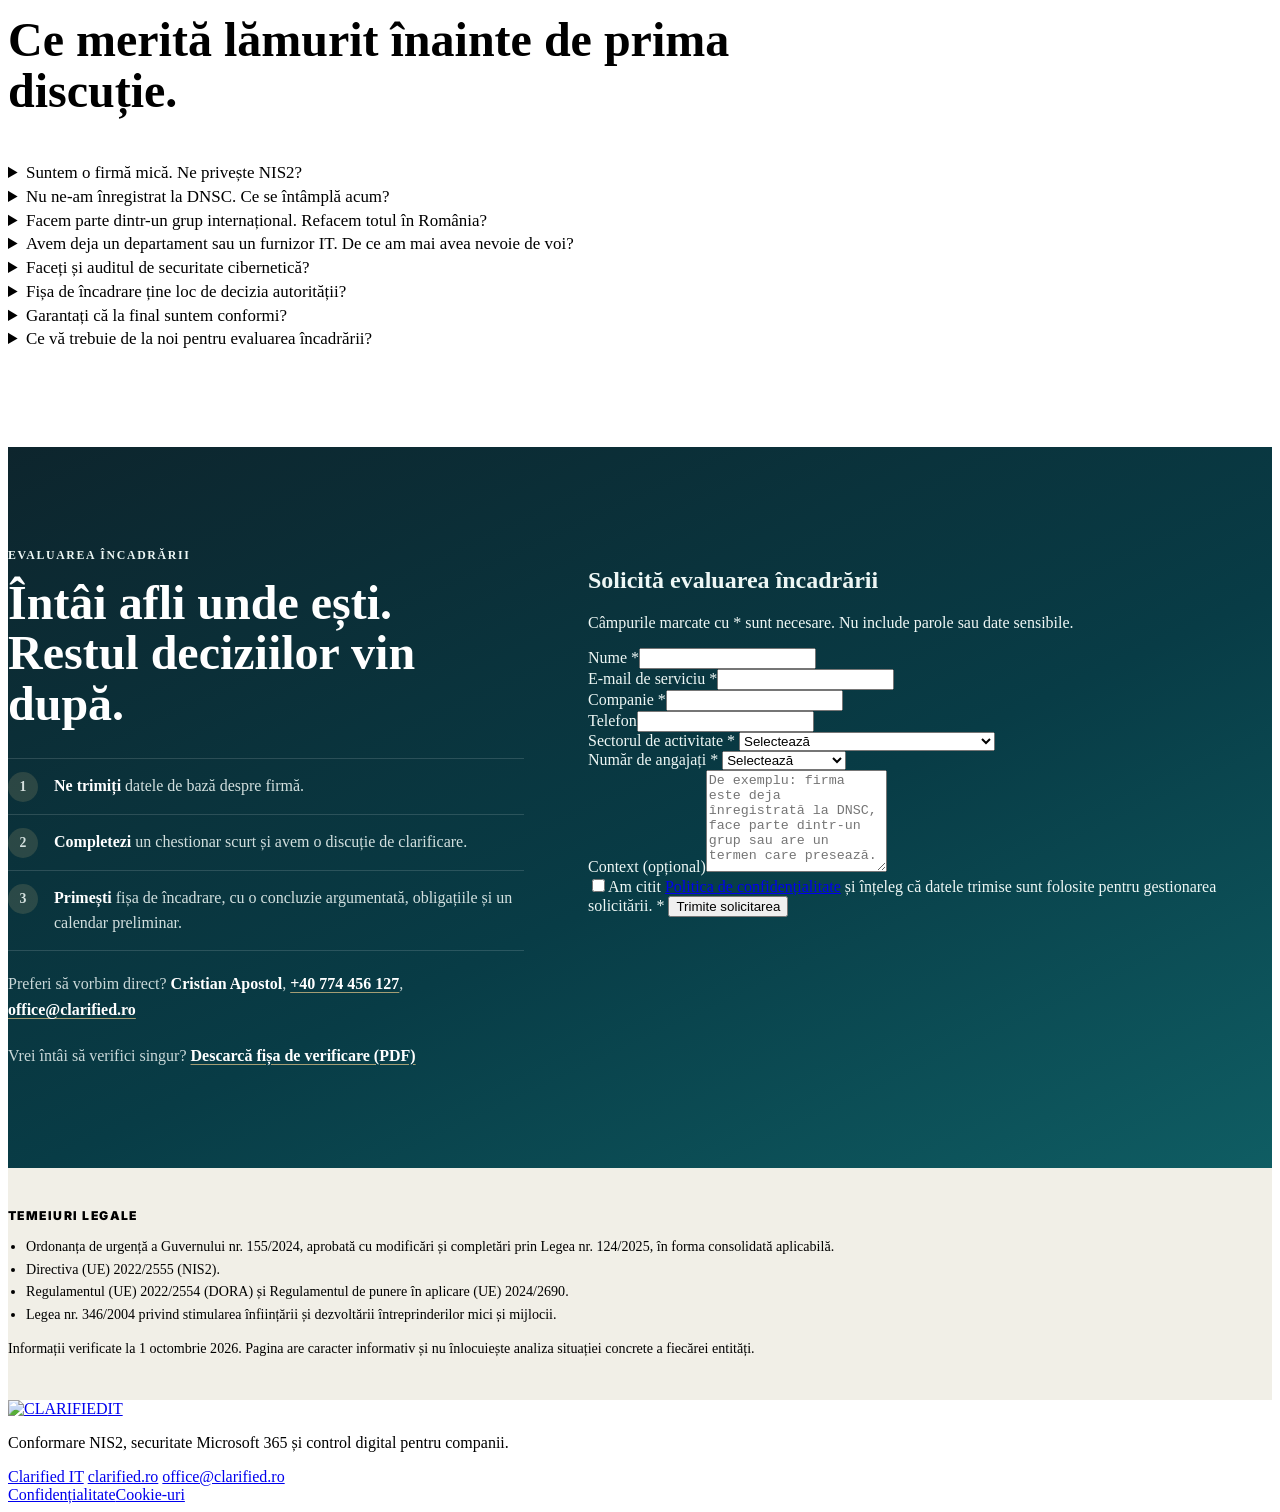
==== commit 6c7b90df: "Previzualizare: versiunea finală, banda fără mențiunea de validare Co-Authored-By: Claude Fable 5.1 " ====
--- a/nis2/index.html
+++ b/nis2/index.html
@@ -36,7 +36,7 @@
 </style>
 </head>
 <body class="nis2-page" data-funnel-page="it-nis2">
-<div class="preview-bar" role="note">Previzualizare pentru validare. <span>Pagina nu este publicată, iar formularul nu trimite date.</span></div>
+<div class="preview-bar" role="note">Previzualizare. <span>Pagina nu este publicată, iar formularul nu trimite date.</span></div>
 
 <header class="site-top" id="top">
 <div class="topbar">
